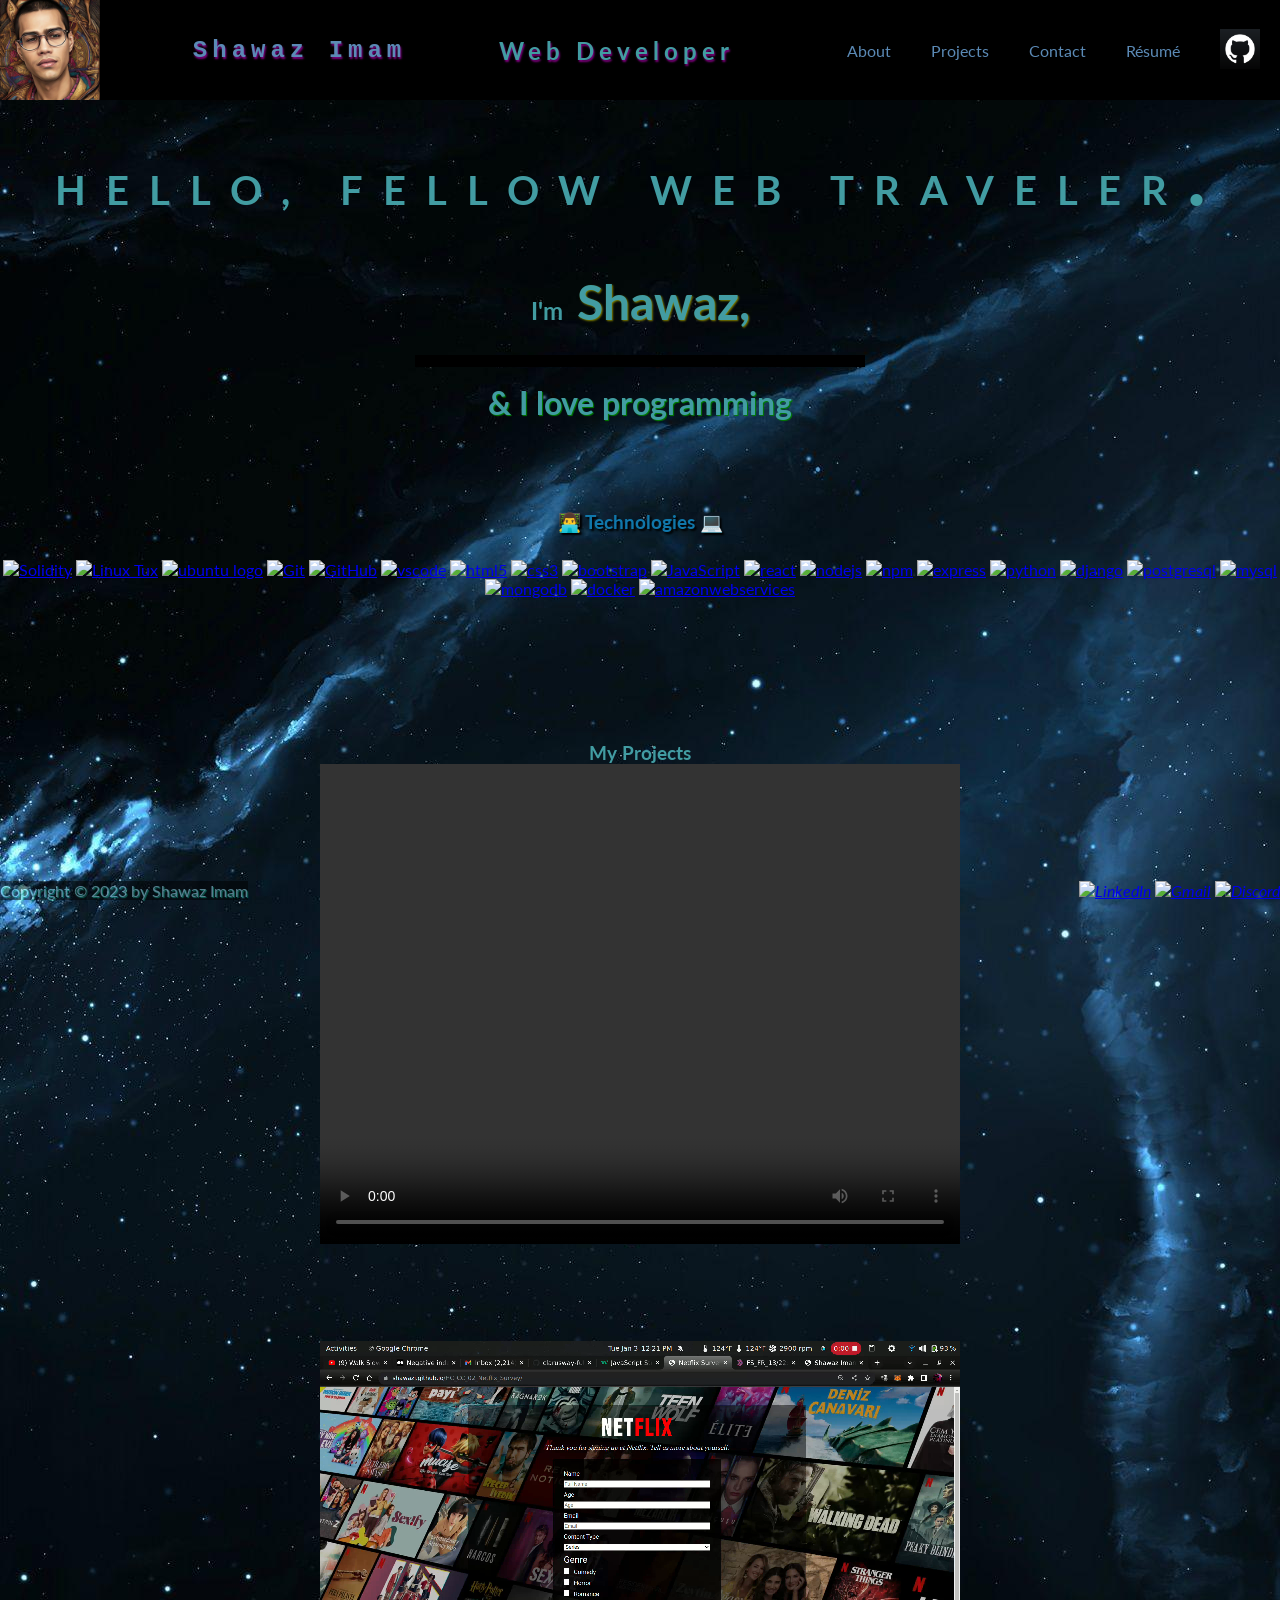
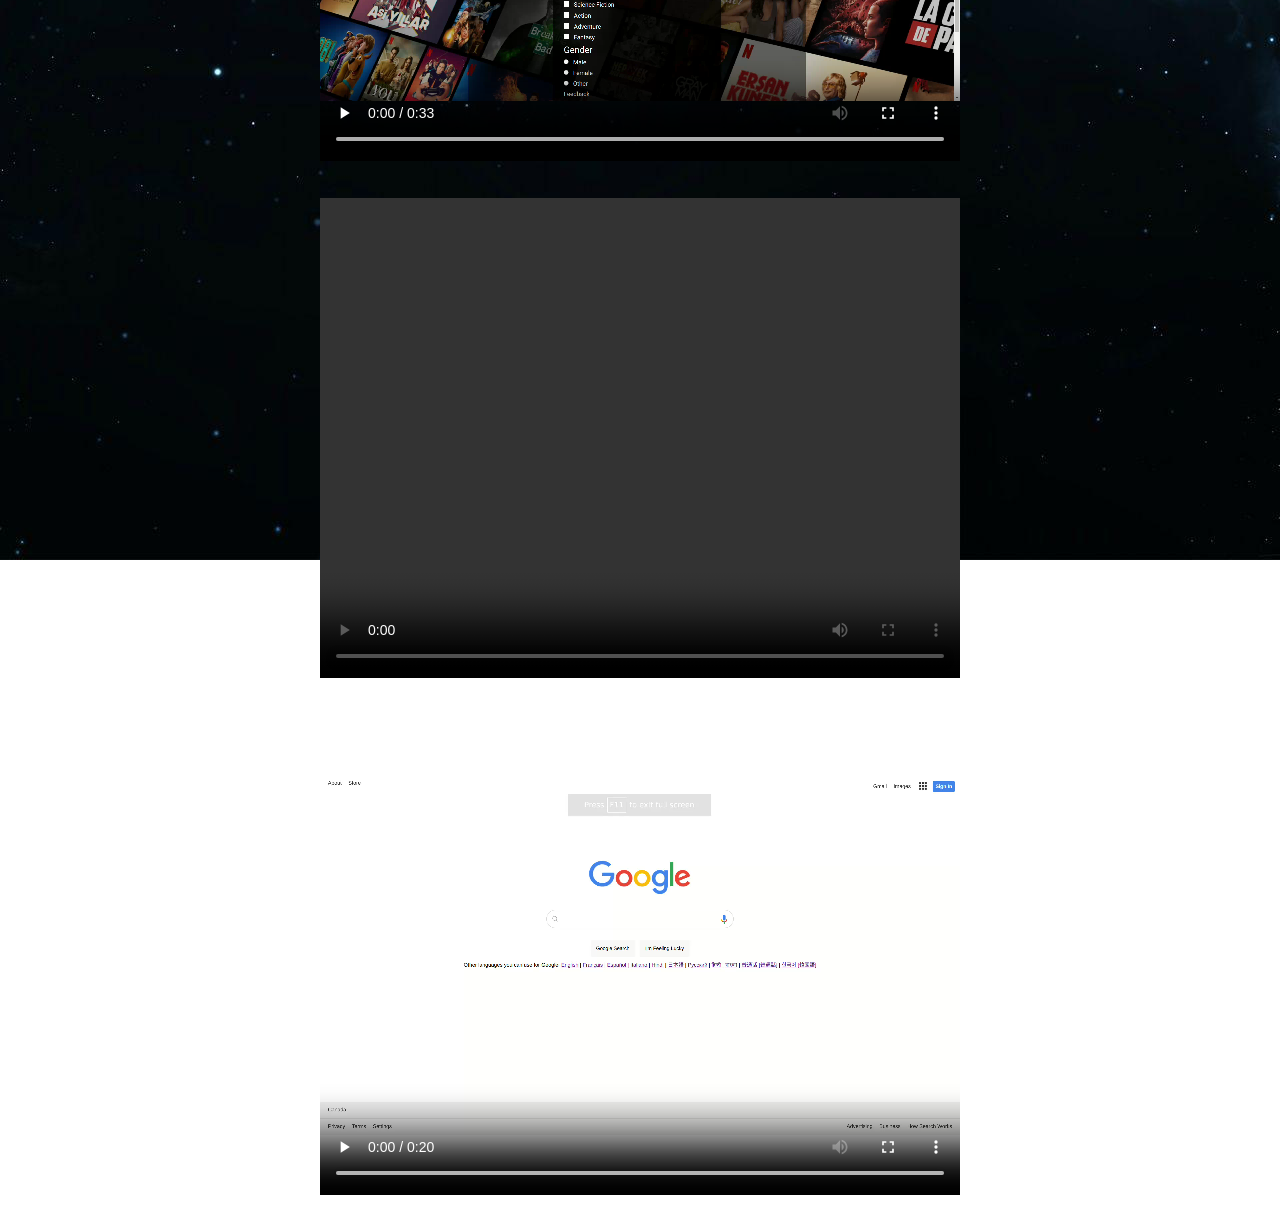
==== index.html @ 47cf2f56 "Update index.html testing paths for icons" ====
<!DOCTYPE html>
<html lang="en">
    <head>
        <meta charset="UTF-8">
        <meta http-equiv="X-UA-Compatible" content="IE=edge">
        <meta name="viewport" content="width=device-width, initial-scale=1.0">
        <title>The Old Portfolio</title>
        <link rel="stylesheet" href="./styles/main.css">
        <link rel="apple-touch-icon" sizes="180x180" href="./Images/apple-touch-icon.png">
        <link rel="icon" type="image/png" sizes="32x32" href="./Images/favicon-32x32.png">
        <link rel="icon" type="image/png" sizes="16x16" href="./Images/favicon-16x16.png">
        <link rel="manifest" href="./Images/site.webmanifest">
        <meta name="msapplication-TileColor" content="#da532c">
        <meta name="theme-color" content="#ffffff">
    </head>
    <body>
        <section class="cont-1">
            <header class="box-1">
                <img src="./Images/fake.jpg" alt="Processed" height="100px"
                    width="100px">
                <div class="name">
                    <h1>Shawaz Imam</h1>
                </div>
                <h2>Web Developer</h2>
                <nav class="topnav">
                    <a class="zoom" href="#about">About</a>
                    <a class="zoom" href="#projects">Projects</a>
                    <a class="zoom" href="mailto:shawazisonfire@gmail.com"
                        alt="The contact
                        buttons are at the
                        bottom right corner of the page.">Contact</a>
                    <a class="zoom" href="./Images/Resume_Shawaz.pdf"
                        target="_blank"> Résumé</a>
                    <a class="zoom" href="https://www.github.com/shawazi"
                        target="_blank"><img
                            src="./Images/github.png" height="40px" width="40px"
                            alt="Shawaz's GitHub Profile"></a>
                </nav>
            </header>
        </section>
        <section class="cont-2" id="about">
            <h1 id="obnoxious">HELLO, FELLOW WEB TRAVELER<span id="period">.</span></h1>
            <h2 id="leftmore">I'm <span>Shawaz,</span></h2>
            <hr>
            <h2 id="rightmore">& I love programming</h2>
            <main class="box-2">
                <h3> 👨‍💻 Technologies 💻 </h3>
                <p>
                    <a href="https://solidity.readthedocs.io/" target="_blank"><img
                            src="https://cdn.jsdelivr.net/gh/devicons/devicon/icons/solidity/solidity-original.svg"
                            alt="Solidity" height="30" width="42"
                            alt="Solidity"/></a>
                    <a href="https://www.linux.org/" target="_blank"><img
                            src="https://cdn.jsdelivr.net/gh/devicons/devicon/icons/linux/linux-original.svg"
                            height="30" width="42" alt="Linux Tux" /></a>
                    <a href="https://www.ubuntu.com/" target="_blank"><img
                            src="https://cdn.jsdelivr.net/gh/devicons/devicon/icons/ubuntu/ubuntu-plain.svg"
                            height="30" width="42" alt="ubuntu logo" /></a>
                    <a href="https://git-scm.com/" target="_blank"><img
                            src="https://cdn.jsdelivr.net/gh/devicons/devicon/icons/git/git-original.svg"
                            height="30" width="42" alt="Git" /></a>
                    <a href="https://github.com/" target="_blank"><img
                            src="https://cdn.jsdelivr.net/gh/devicons/devicon/icons/github/github-original.svg"
                            height="30" width="42" alt="GitHub" /></a>
                    <a href="https://code.visualstudio.com/" target="_blank"><img
                            src="https://cdn.jsdelivr.net/gh/devicons/devicon/icons/vscode/vscode-original.svg"
                            height="30" width="42" alt="vscode" /></a>
                    <a
                        href="https://developer.mozilla.org/en-US/docs/Web/Guide/HTML/HTML5"
                        target="_blank"><img
                            src="https://cdn.jsdelivr.net/gh/devicons/devicon/icons/html5/html5-original.svg"
                            height="30" width="42" alt="html5" /></a>
                    <a
                        href="https://developer.mozilla.org/en-US/docs/Web/CSS/CSS3"
                        target="_blank"><img
                            src="https://cdn.jsdelivr.net/gh/devicons/devicon/icons/css3/css3-original.svg"
                            height="30" width="42" alt="css3" /></a>
                    <a href="https://getbootstrap.com/" target="_blank"><img
                            src="https://cdn.jsdelivr.net/gh/devicons/devicon/icons/bootstrap/bootstrap-original.svg"
                            height="30" width="42" alt="bootstrap" /></a>
                    <a
                        href="https://developer.mozilla.org/en-US/docs/Web/JavaScript"
                        target="_blank"><img
                            src="https://cdn.jsdelivr.net/gh/devicons/devicon/icons/javascript/javascript-original.svg"
                            height="30" width="42" alt="JavaScript" /></a>
                    <a href="https://reactjs.org/" target="_blank"><img
                            src="https://cdn.jsdelivr.net/gh/devicons/devicon/icons/react/react-original.svg"
                            height="30" width="42" alt="react" /></a>
                    <a href="https://nodejs.org/" target="_blank"><img
                            src="https://cdn.jsdelivr.net/gh/devicons/devicon/icons/nodejs/nodejs-original.svg"
                            height="30" width="42" alt="nodejs" /></a>
                    <a href="https://www.npmjs.com/" target="_blank"><img
                            src="https://cdn.jsdelivr.net/gh/devicons/devicon/icons/npm/npm-original-wordmark.svg"
                            height="30" width="42" alt="npm" /></a>
                    <a href="https://expressjs.com/" target="_blank"><img
                            src="https://cdn.jsdelivr.net/gh/devicons/devicon/icons/express/express-original.svg"
                            height="30" width="42" alt="express" /></a>
                    <a href="https://www.python.org/" target="_blank"><img
                            src="https://cdn.jsdelivr.net/gh/devicons/devicon/icons/python/python-original.svg"
                            height="30" width="42" alt="python" /></a>
                    <a href="https://www.djangoproject.com/" target="_blank"><img
                            src="https://cdn.jsdelivr.net/gh/devicons/devicon/icons/django/django-plain.svg"
                            height="30" width="42" alt="django" /></a>
                    <a href="https://www.postgresql.org/" target="_blank"><img
                            src="https://cdn.jsdelivr.net/gh/devicons/devicon/icons/postgresql/postgresql-original.svg"
                            height="30" width="42" alt="postgresql" /></a>
                    <a href="https://www.mysql.com/" target="_blank"><img
                            src="https://cdn.jsdelivr.net/gh/devicons/devicon/icons/mysql/mysql-original.svg"
                            height="30" width="42" alt="mysql" /></a>
                    <a href="https://www.mongodb.com/" target="_blank"><img
                            src="https://cdn.jsdelivr.net/gh/devicons/devicon/icons/mongodb/mongodb-original.svg"
                            height="30" width="42" alt="mongodb" /></a>
                    <a href="https://www.docker.com/" target="_blank"><img
                            src="https://cdn.jsdelivr.net/gh/devicons/devicon/icons/docker/docker-original.svg"
                            height="30" width="42" alt="docker" /></a>
                    <a href="https://aws.amazon.com/" target="_blank"><img
                            src="https://cdn.jsdelivr.net/gh/devicons/devicon/icons/amazonwebservices/amazonwebservices-original.svg"
                            height="30" width="42" alt="amazonwebservices" /></a>
                </p>
            </main>
        </section>
        <section class="cont-3" id="projects">
            <h3>My Projects</h3>
            <main class="box-3">
                <p>
                    <ul>
                        <li><a href="https://shawazi.github.io/kaiju/"
                                target="_blank"><video width="640" height="480"
                                    controls>
                                    <source src="./Images/Kaiju.webm"
                                        type="video/webm">
                                    Your browser does not support the video tag.
                                </video></a></li>
                        <li><a
                                href="https://shawazi.github.io/HC_CC_02_Netflix_Survey/index.html"
                                target="_blank"><video width="640" height="480"
                                    controls>
                                    <source src="./Images/Netflix.webm"
                                        type="video/webm">
                                    Your browser does not support the video tag.
                                </video></a></li>
                        <li><a
                                href="https://shawazi.github.io/HC_CC_04_Parallax/"
                                target="_blank"><video width="640" height="480"
                                    controls>
                                    <source src="./Images/Parallax.webm"
                                        type="video/webm">
                                    Your browser does not support the video tag.
                                </video></a></li>
                        <li><a href="https://shawazi.github.io/HC_CC_03_Google/"
                                target="_blank"><video width="640" height="480"
                                    controls>
                                    <source src="./Images/Google.webm"
                                        type="video/webm">
                                    Your browser does not support the video tag.
                                </video></a></li>
                    </ul>
                </p>
            </main>
        </section>
        <section class="cont-4" id="contact">
            <section class="footer-cont">
                <footer class="footer">
                    Copyright &copy; 2023 by Shawaz Imam
                </footer>
            </section>
            <div class="address-cont">
                <address class="box-4">
                    <a href="https://www.linkedin.com/in/shawazai/"
                        target="_blank"><img
                            alt="LinkedIn"
                            src="https://img.shields.io/badge/linkedin-%230077B5.svg?&style=for-the-badge&logo=linkedin&logoColor=white"
                            height="25px" /></a>
                    <a href="mailto:shawazisonfire@gmail.com" target="_blank"><img
                            alt="Gmail"
                            src="https://img.shields.io/badge/-Gmail-D14836?style=for-the-badge&logo=Gmail&logoColor=white"
                            height="25px" /></a>
                    <a href="https://discord.com/users/623026537586753567"
                        target="_blank"><img alt="Discord"
                            src="https://img.shields.io/static/v1?message=Discord&logo=discord&label=&color=7289DA&logoColor=white&labelColor=&style=for-the-badge"
                            height="25px" alt="discord logo" /></a>
                </address>
            </div>
        </section>
    </body>
</html>
---- styles/main.css ----
/* Font */
@import url("https://fonts.googleapis.com/css2?family=Lato&display=swap");

* {
  margin: 0;
  padding: 0;
}

html {
  scroll-padding-top: 100px;
}

body {
  background: url("../Images/blue.jpg");
  background-repeat: no-repeat;
  background-attachment: fixed;
  min-height: 100%;
  min-width: 100%;
  height: 100vh;
  display: flex;
  flex-direction: column;
  color: rgb(66, 156, 162);
  overflow-x: hidden;
  font-family: "Lato", sans-serif;
}

img {
  max-width:100%;
  height:auto;
}

header {
  display: flex;
  flex-direction: row;
  justify-content: space-around;
  height: 100px;
}

header h1, header h2 {
  letter-spacing: 5px;
  font-weight: bolder;
  text-shadow: 1px 2px 2px purple;
}

header a {
  text-decoration: none;
  color: rgb(91, 138, 182);
}

.zoom {
  /* background-color: green; */
  text-decoration: none;
  transition: transform .2s; /* Animation */
  margin: 20px;

  cursor: pointer;
}

.zoom:hover {
  transform: scale(1.2); /* (150% zoom - Note: if the zoom is too large, it will go outside of the viewport) */
}

.topnav {
  display: flex;
  justify-content: space-between;
  align-items: center;
  /* margin-top: 8%;
  margin-left: 10%; */
  
  /* word-spacing: .2rem */
}

/* .topnav a {
  display: inline-block;
  margin-right: -80px;
  
} */

.box-1 {
  background-color: black;
  align-items: center;
  justify-content: space-between;
  display: flex;
  width: 100%;
}

.cont-1 {
  /* position: sticky; */
  /* top: 0; */
  display: flex;
  align-items: center;
  justify-content: space-between;
  width: 100%;
}

.cont-2 {
  text-align: center;
  padding-top: 2%;
  padding-bottom: 10%;
}

#leftmore {
  padding-bottom: 2%;
  /* padding-right: 18%; */
}

#period {
  font-size: 200%;
}

.cont-2 h2 span {
  text-shadow: 1px 1px 2px olive;
  font-size: 3rem;
  padding-left: .5rem;
}

#obnoxious {
  letter-spacing: .5em;
  font-size: 250%;
}

.cont-2 h1 {
  padding-bottom: 4%;
}

hr {
  width: 35%;
  height: 2%;
  background: black;
  border: 1px solid black;
  margin: auto;
  
}

#rightmore {
  text-shadow: 1px 1px 1px green;
  font-size: 2rem;
  /* padding-left: 15rem; */
  padding-top: 1rem;

}

/* .box-1 {
  flex: 2;
  order: 2;
} */

.name {
  font-family: "Courier New", Courier, monospace;
  color: rgb(91, 138, 182);
}

main h3 {
  color: rgb(16, 119, 170);
  text-shadow: 2px 2px 2px black;
}

main ul li {
  display: inline-block;
}

.box-2 {
  flex: 2;
  order: 2;
  padding-top: 7%;
}

.box-2 h3 {
  padding-bottom: 2%;
}

.cont-3 {
  text-align: center;
  padding-top: 2%;
}

.box-3 {  
  display: flex;
  flex-direction: column;
  justify-content: space-around;
  flex: 2;
  order: 2;
  text-align: center;
}

main p ul li {
  margin: 20px 0;
}

video {
  margin: 0 20px;
  padding-bottom: 5%;
}

main.box-3 p ul li a {
  display: flex !important;
  align-items: center !important;
  height: 480px important!; /* same as the height of the video */
}

.box-4 {
  flex: 2;
  order: 2;
}

.cont-4 {
  position: fixed;
  bottom: 0;
  display: flex;
  width: 100%;
  justify-content: space-between;
}

.footer-cont {
  display: flex;
  align-items: flex-end;
  justify-content: flex-start;
  color: rgb(165, 231, 251);
}

.footer {
  text-shadow: 1px 1px 1px rgb(14, 186, 146);
  background-color: black;
  opacity: 50%;
}

.address-cont {
  display: flex;
  align-items: flex-end;
  justify-content: flex-end;
}
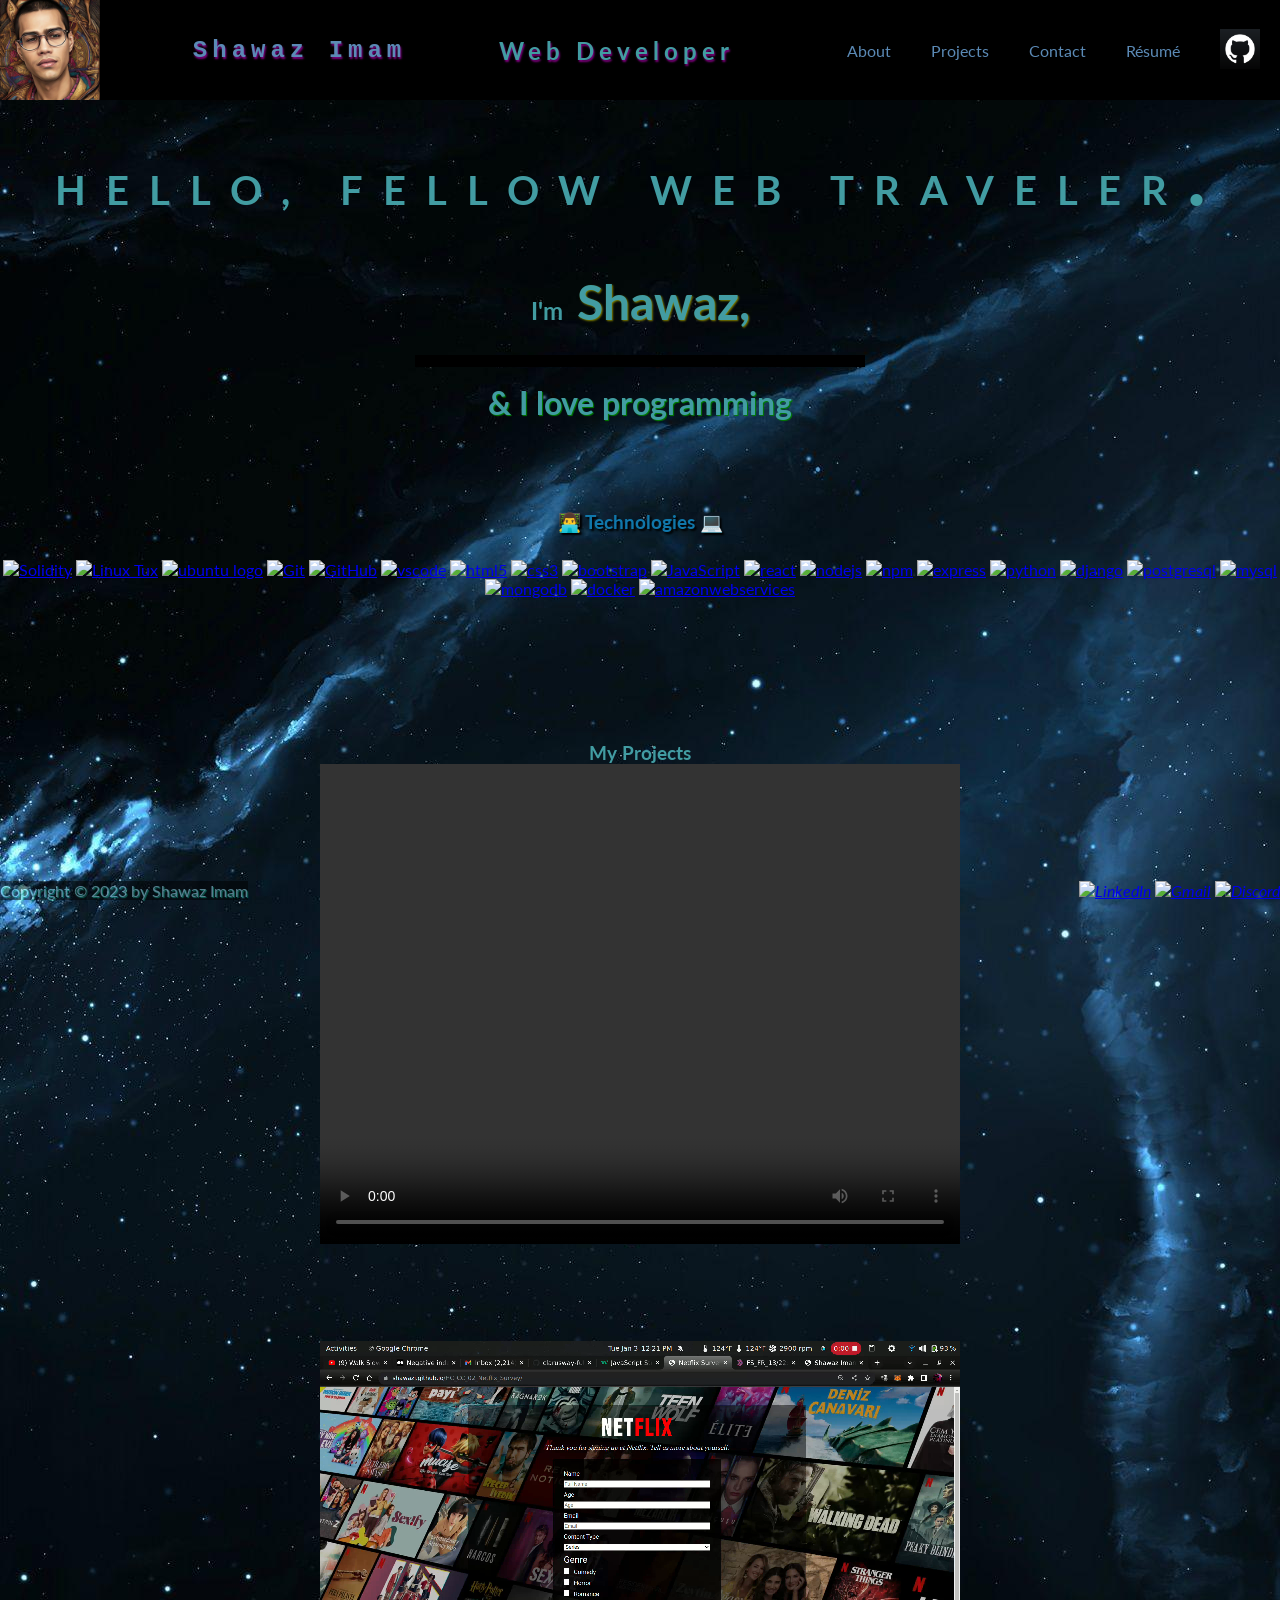
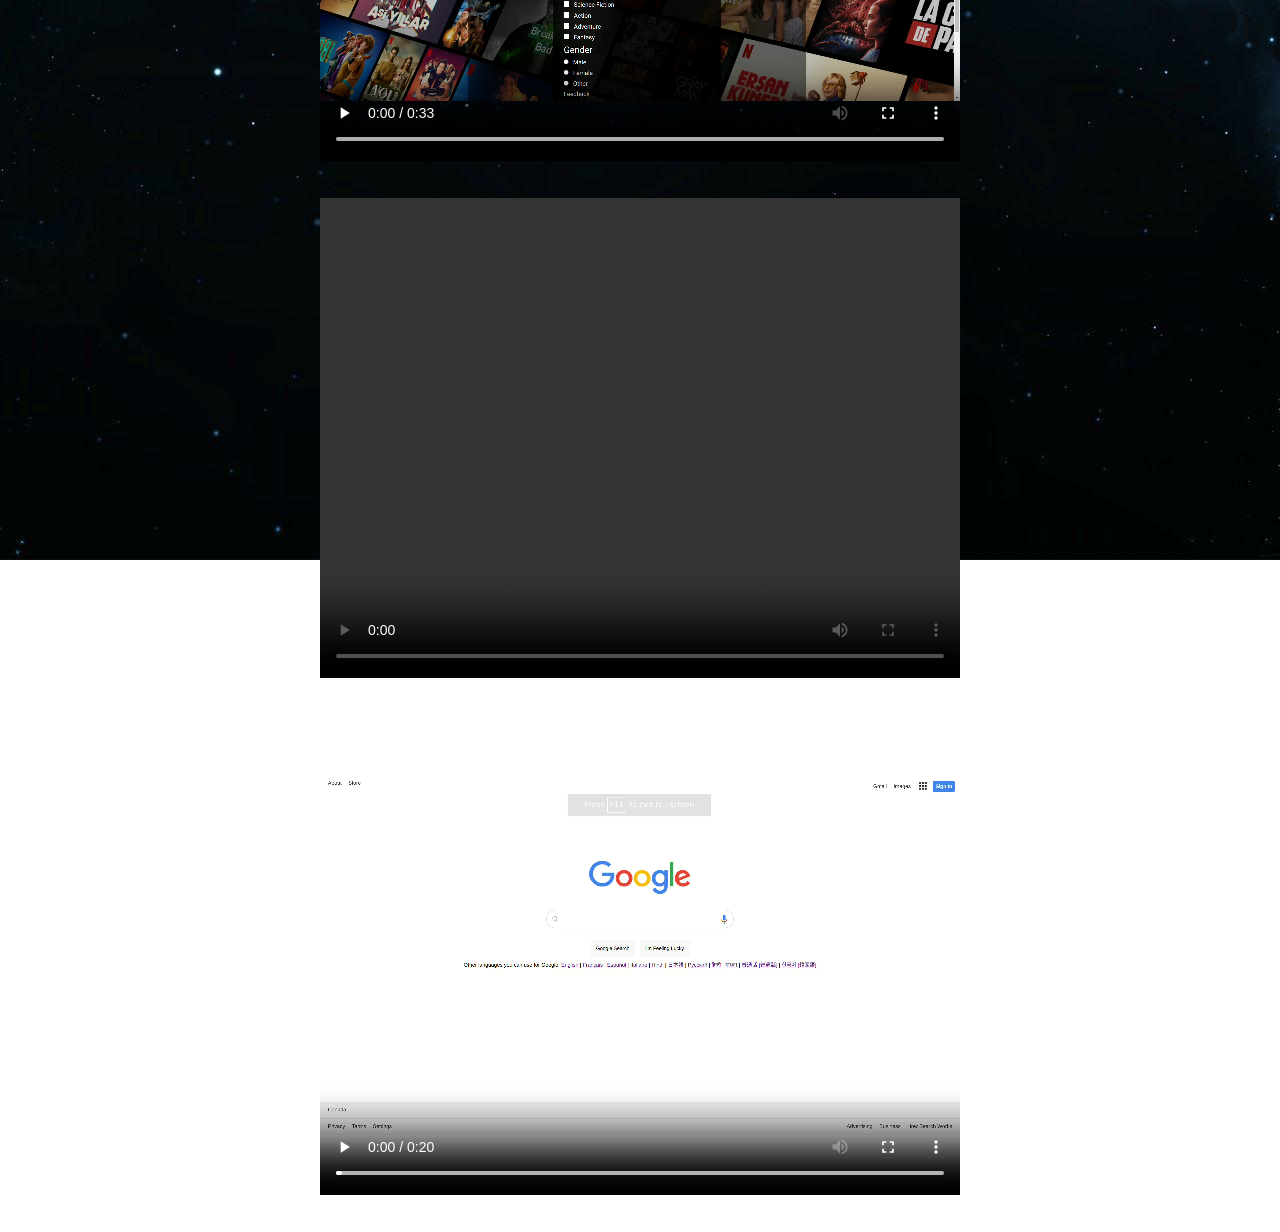
==== commit e1c1340c: "Update index.html" ====
--- a/index.html
+++ b/index.html
@@ -7,8 +7,8 @@
         <title>The Old Portfolio</title>
         <link rel="stylesheet" href="./styles/main.css">
         <link rel="apple-touch-icon" sizes="180x180" href="./Images/apple-touch-icon.png">
-        <link rel="icon" type="image/png" sizes="32x32" href="./Images/favicon-32x32.png">
-        <link rel="icon" type="image/png" sizes="16x16" href="./Images/favicon-16x16.png">
+        <link rel="icon" type="image/png" sizes="32x32" href="/favicon-32x32.png">
+        <link rel="icon" type="image/png" sizes="16x16" href="/favicon-16x16.png">
         <link rel="manifest" href="./Images/site.webmanifest">
         <meta name="msapplication-TileColor" content="#da532c">
         <meta name="theme-color" content="#ffffff">
@@ -29,7 +29,7 @@
                         alt="The contact
                         buttons are at the
                         bottom right corner of the page.">Contact</a>
-                    <a class="zoom" href="./Images/Resume_Shawaz.pdf"
+                    <a class="zoom" href="./Images/Shawaz_Resume.pdf"
                         target="_blank"> Résumé</a>
                     <a class="zoom" href="https://www.github.com/shawazi"
                         target="_blank"><img
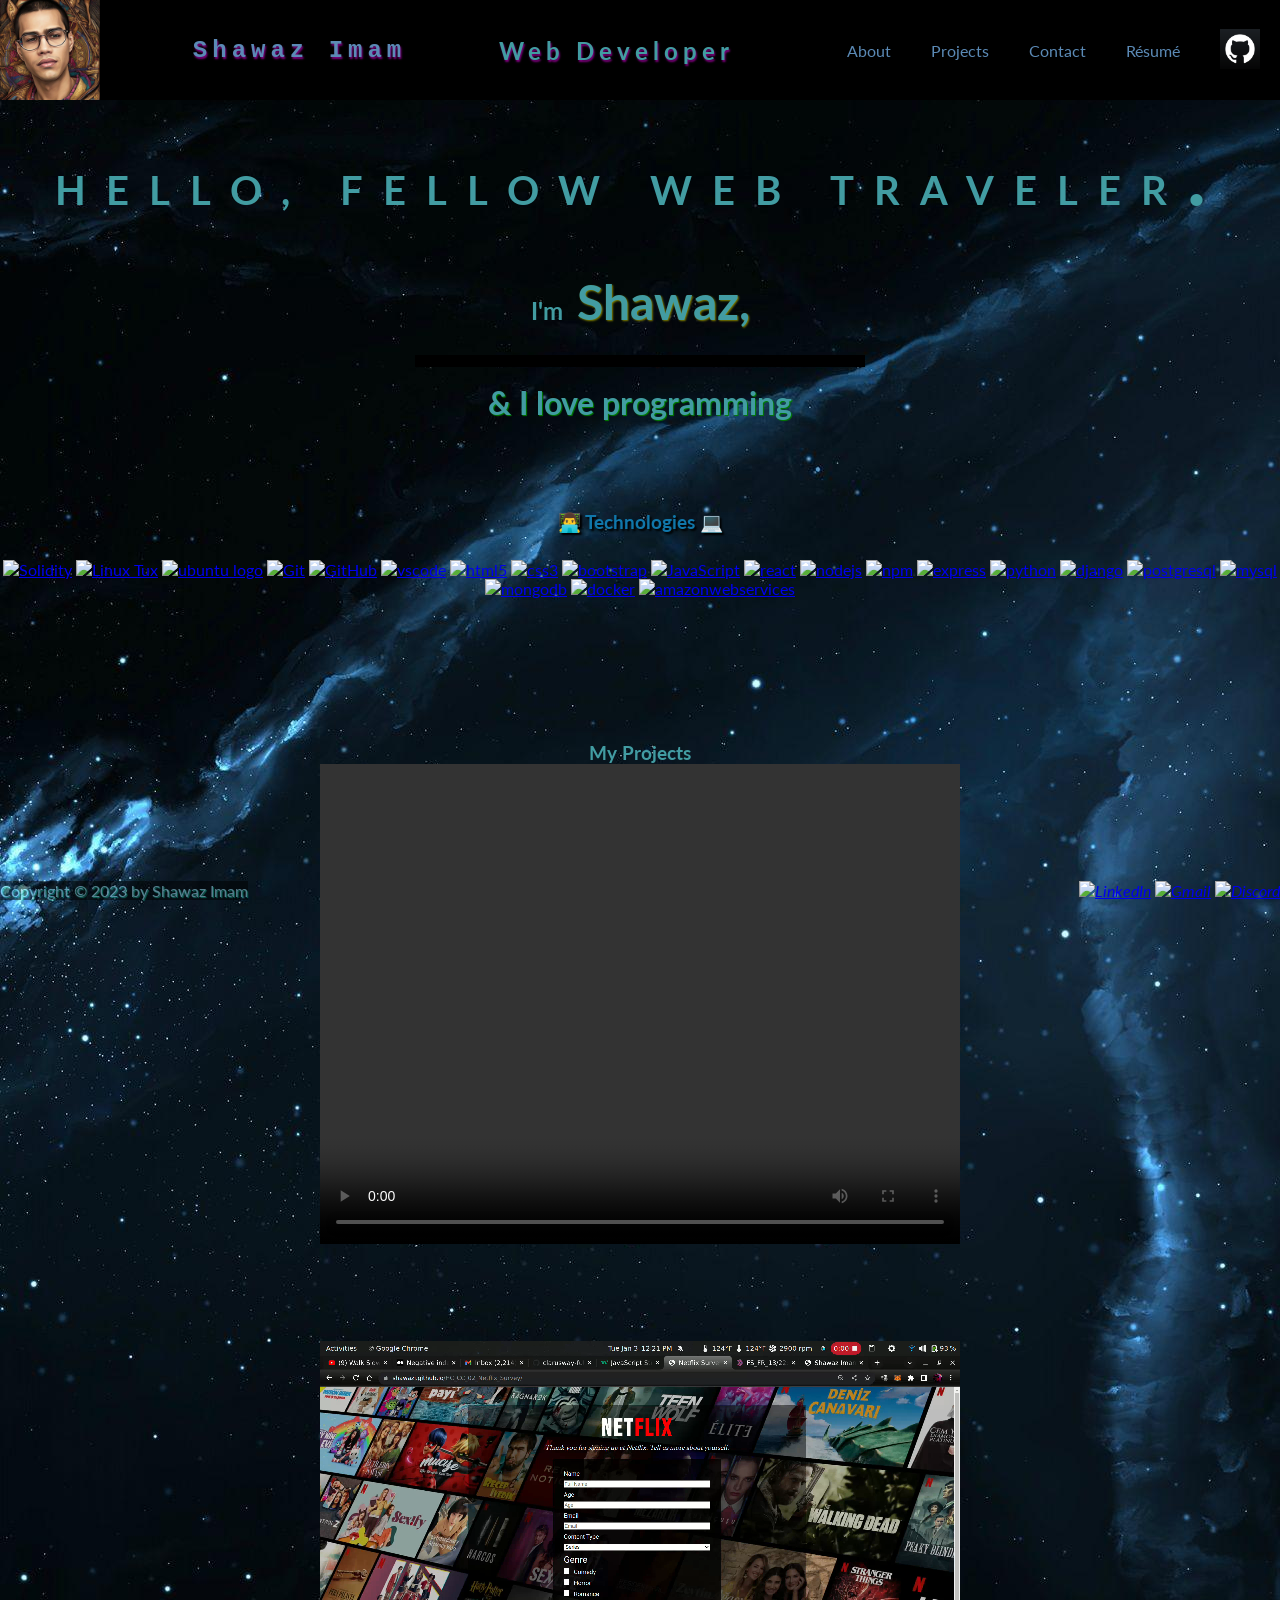
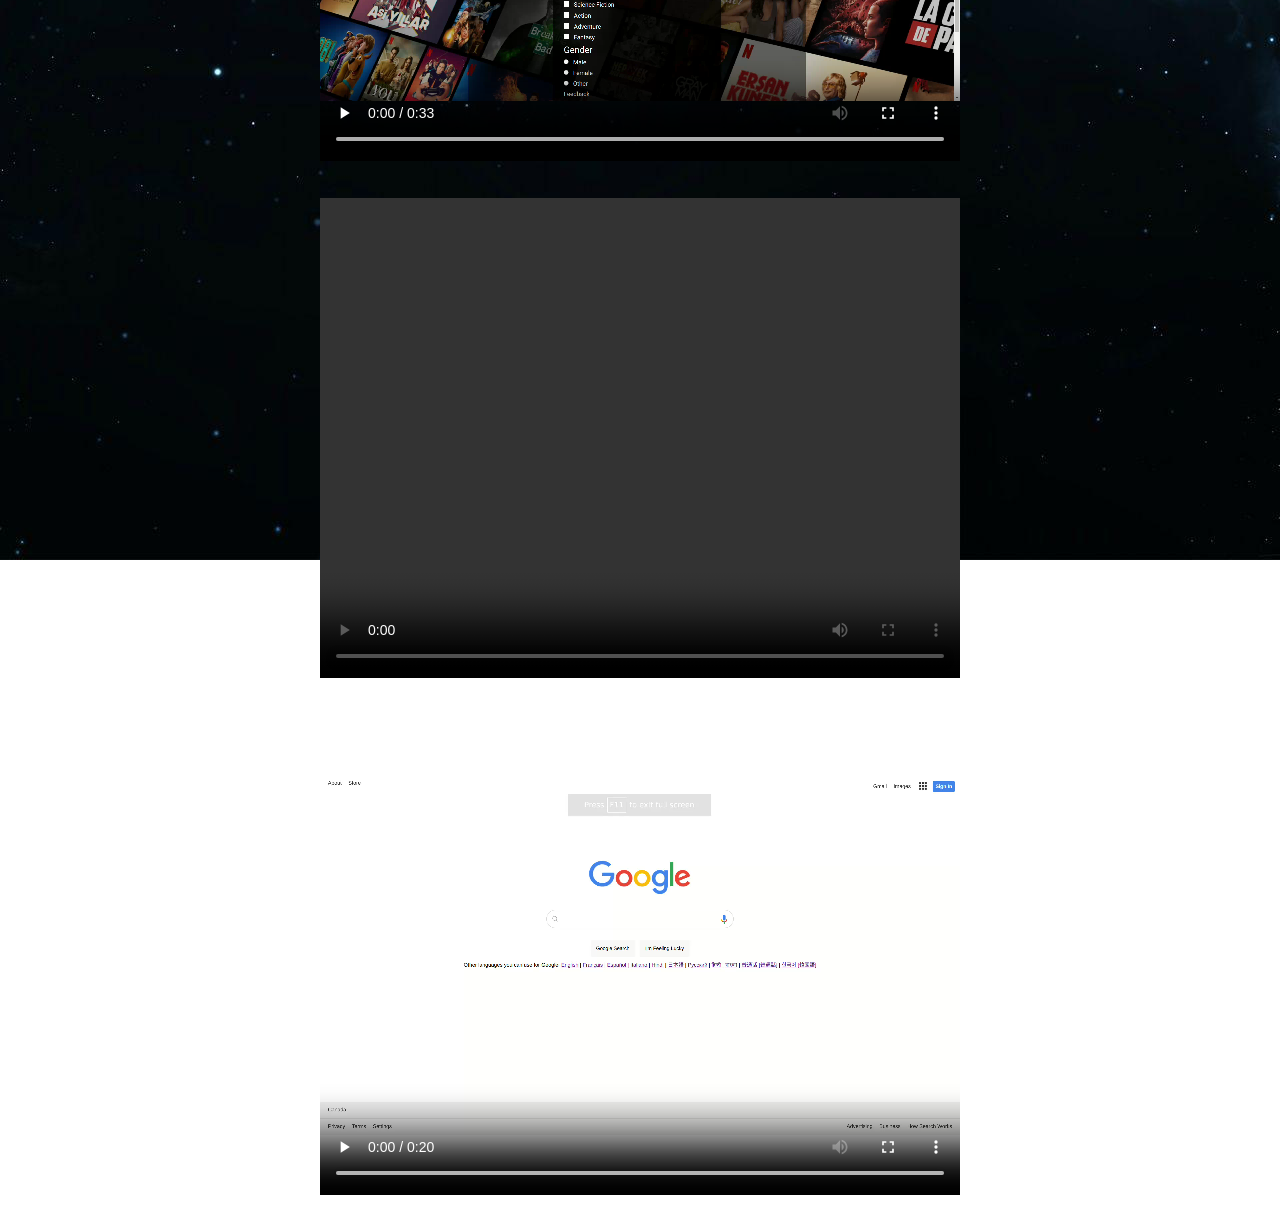
==== commit a35ad1e8: "Update index.html" ====
--- a/index.html
+++ b/index.html
@@ -132,7 +132,7 @@
                                     Your browser does not support the video tag.
                                 </video></a></li>
                         <li><a
-                                href="https://shawazi.github.io/HC_CC_02_Netflix_Survey/index.html"
+                                href="https://movies.shawaz.org"
                                 target="_blank"><video width="640" height="480"
                                     controls>
                                     <source src="./Images/Netflix.webm"
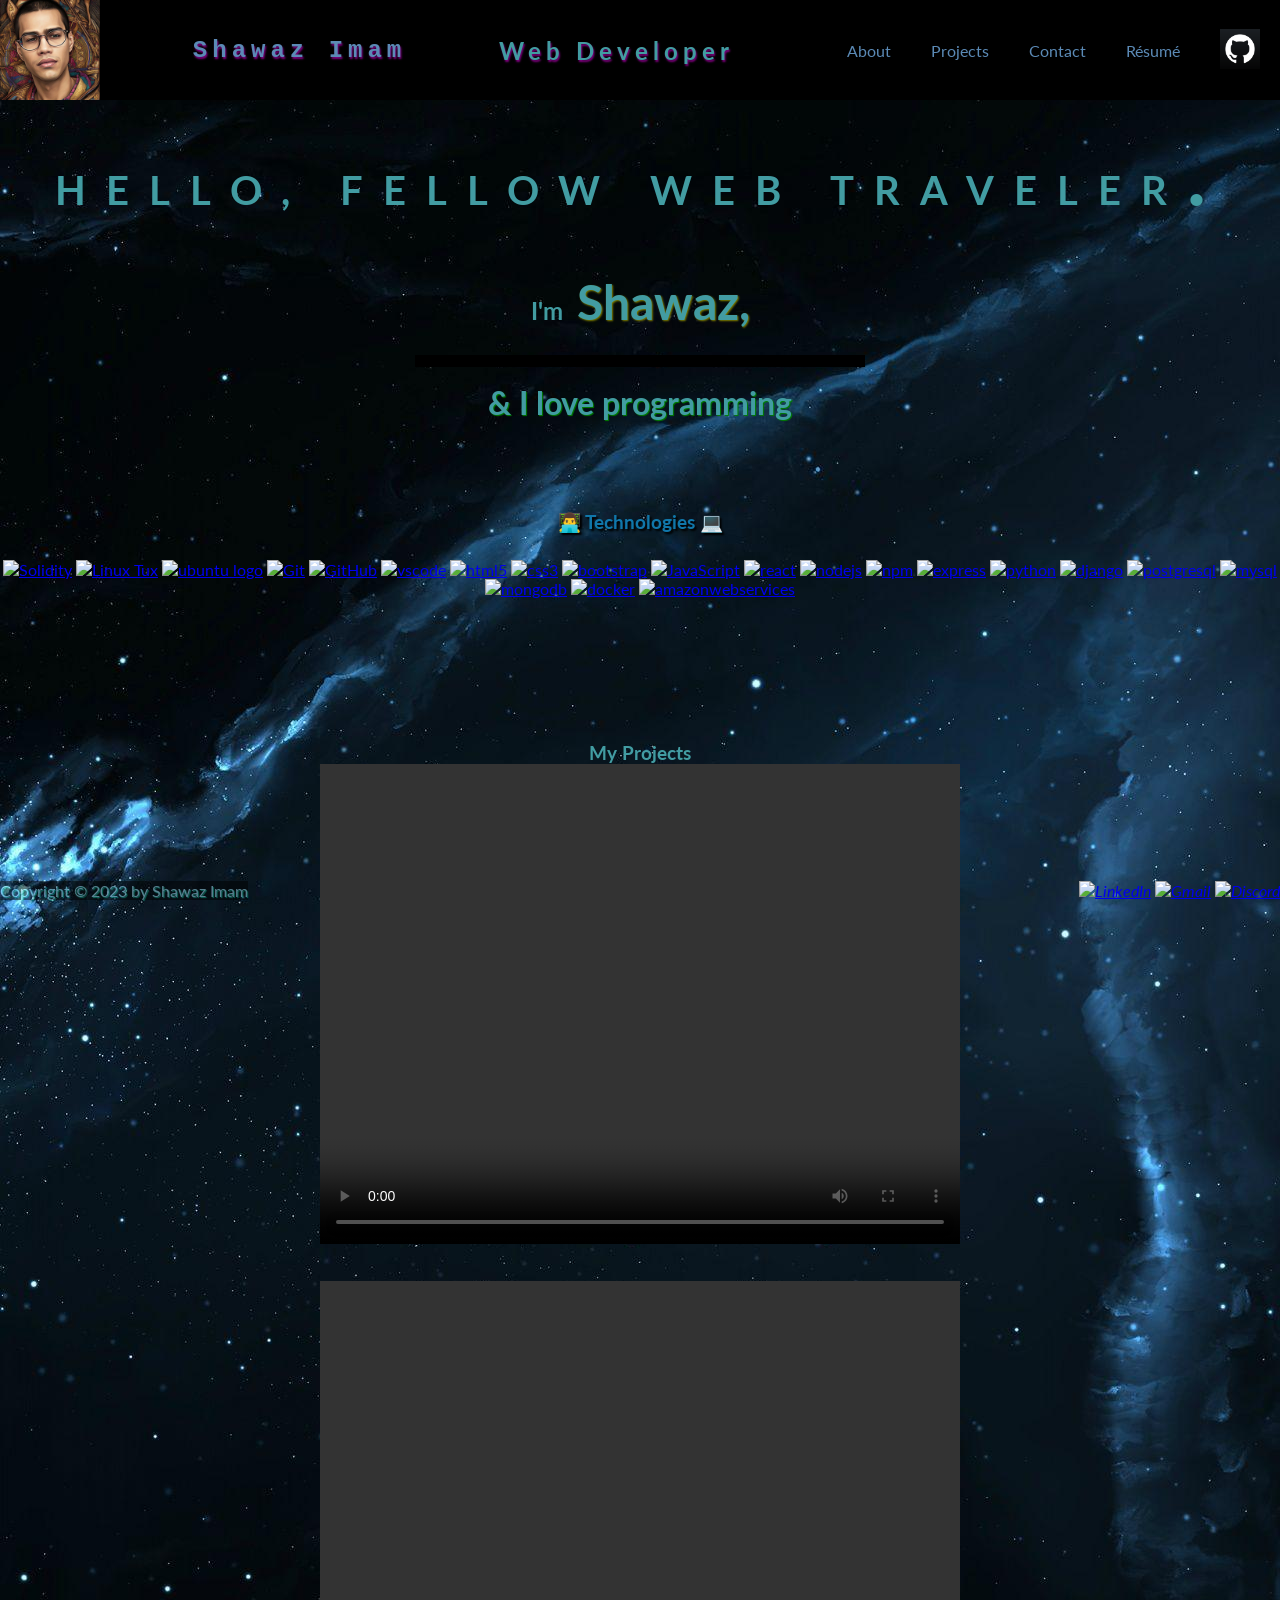
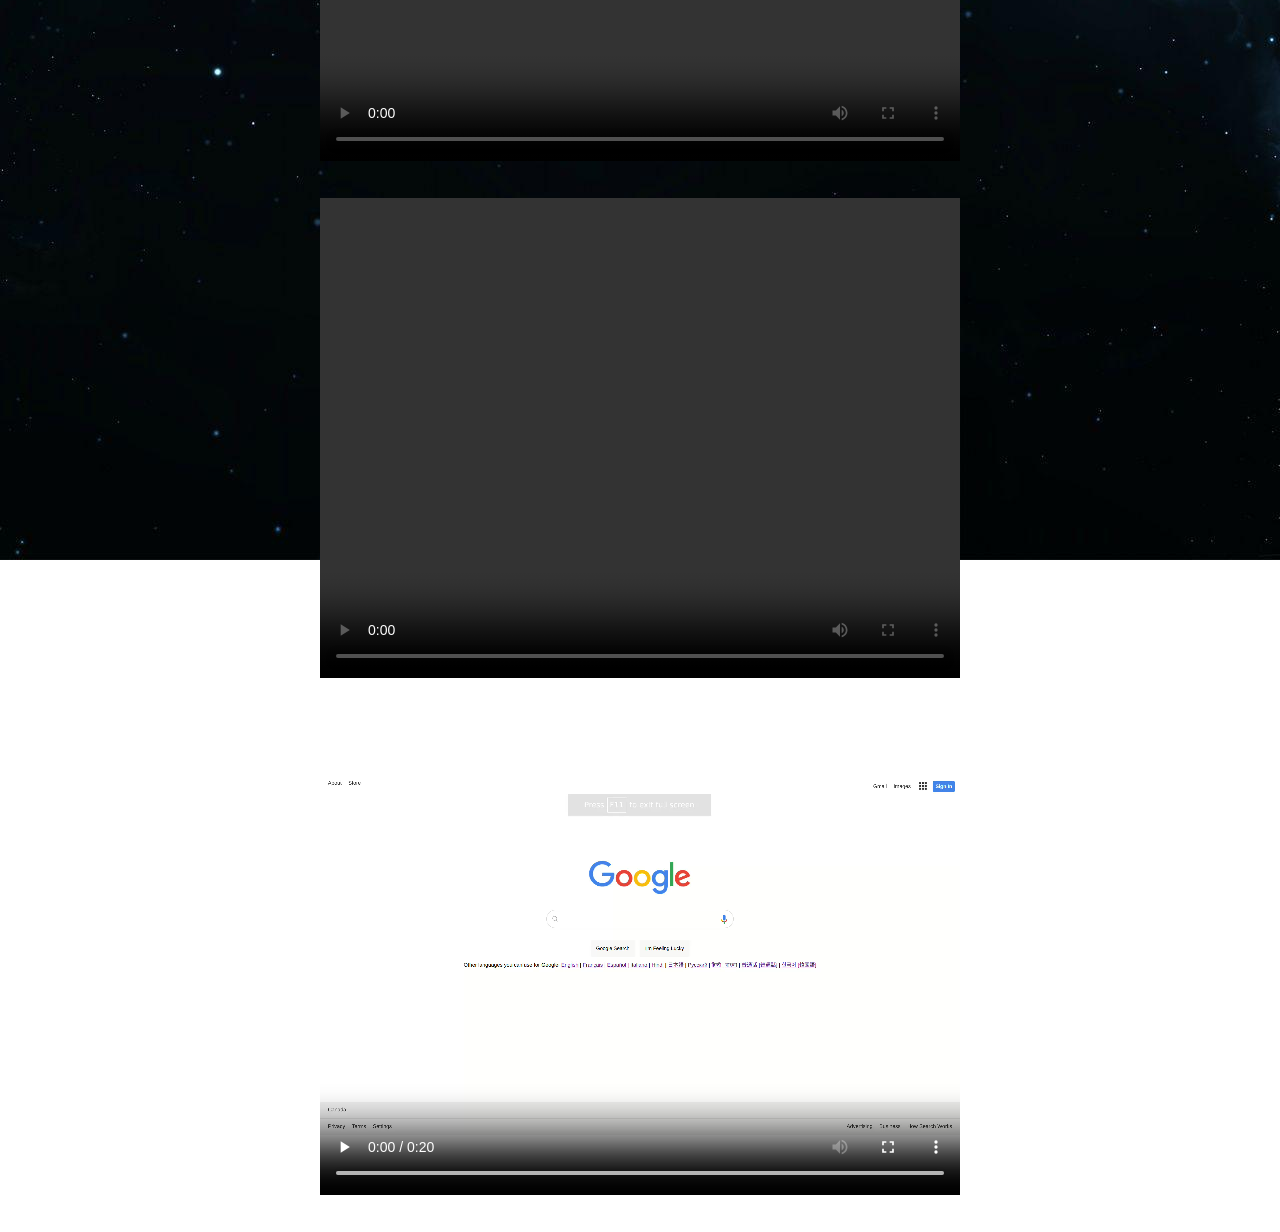
==== commit a8ab2a9a: "Update Movie app video link" ====
--- a/index.html
+++ b/index.html
@@ -135,7 +135,7 @@
                                 href="https://movies.shawaz.org"
                                 target="_blank"><video width="640" height="480"
                                     controls>
-                                    <source src="./Images/Netflix.webm"
+                                    <source src="./Images/Movies.webm"
                                         type="video/webm">
                                     Your browser does not support the video tag.
                                 </video></a></li>
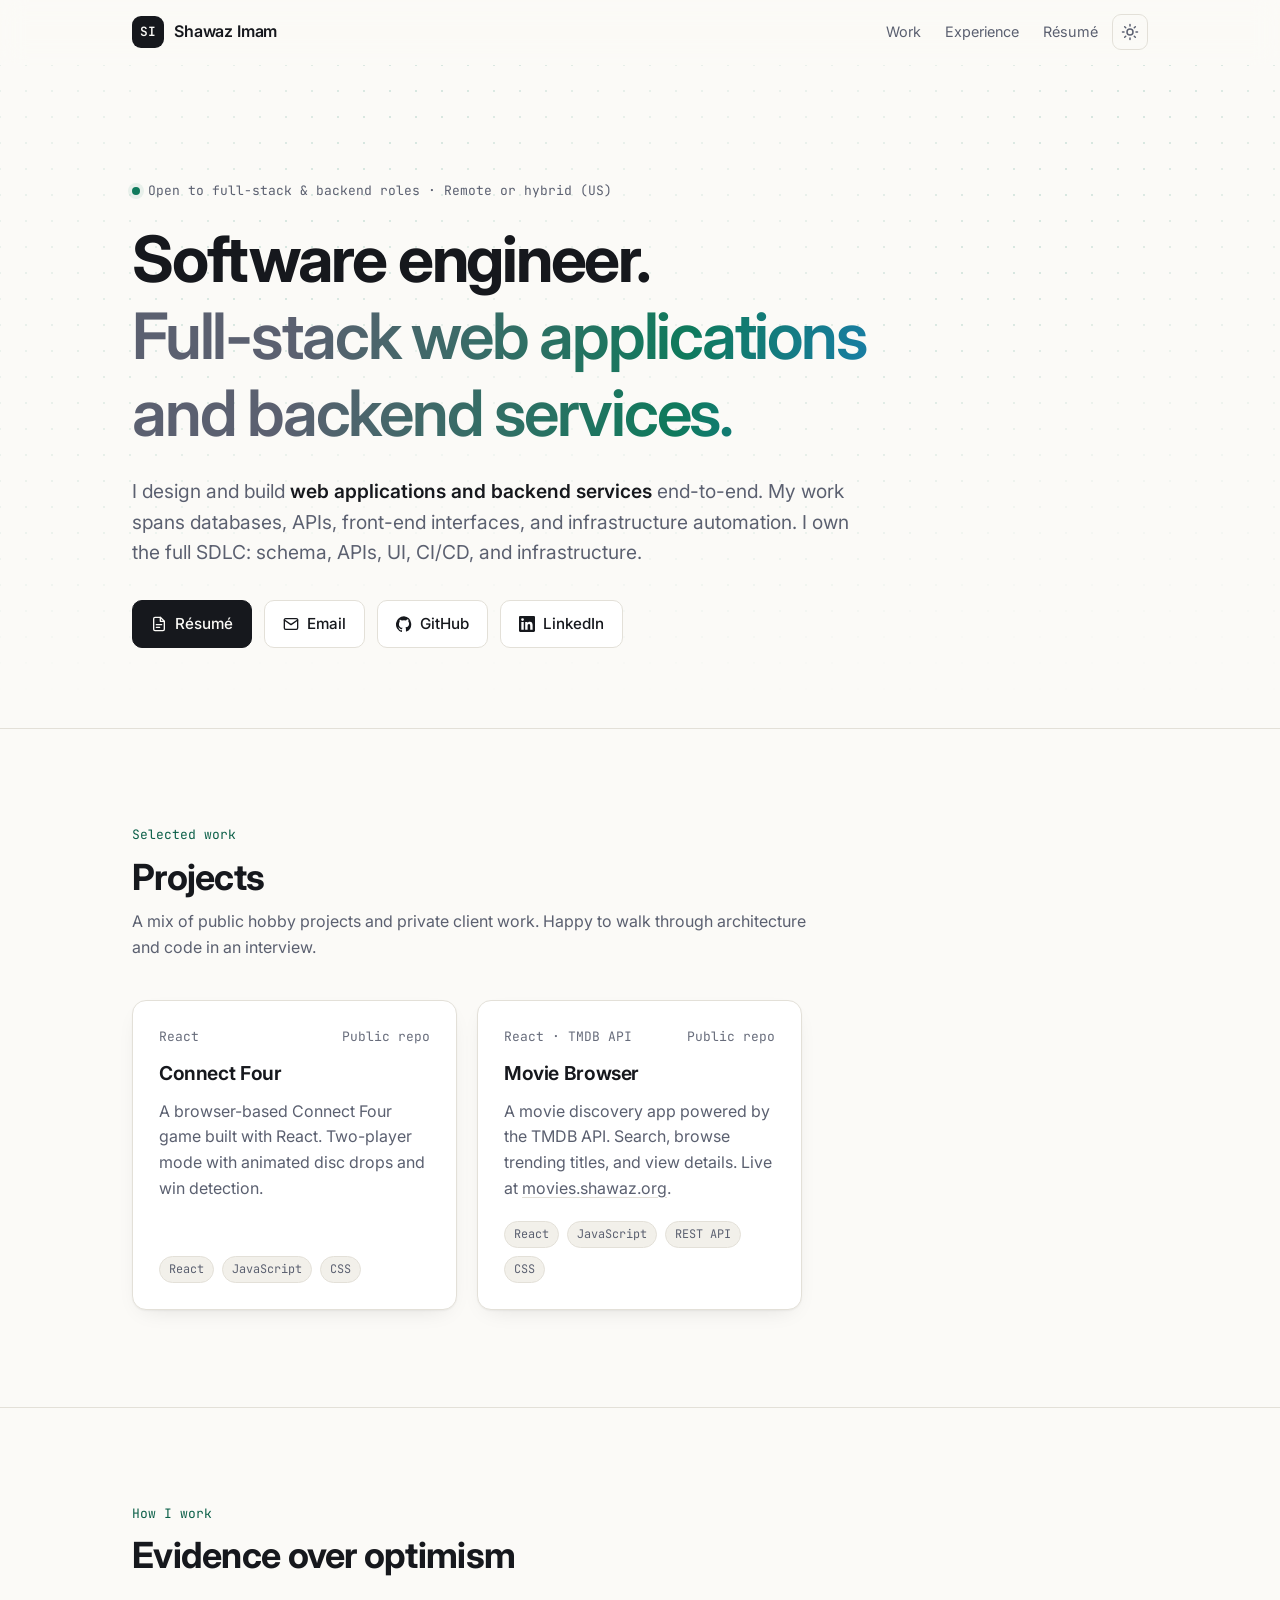
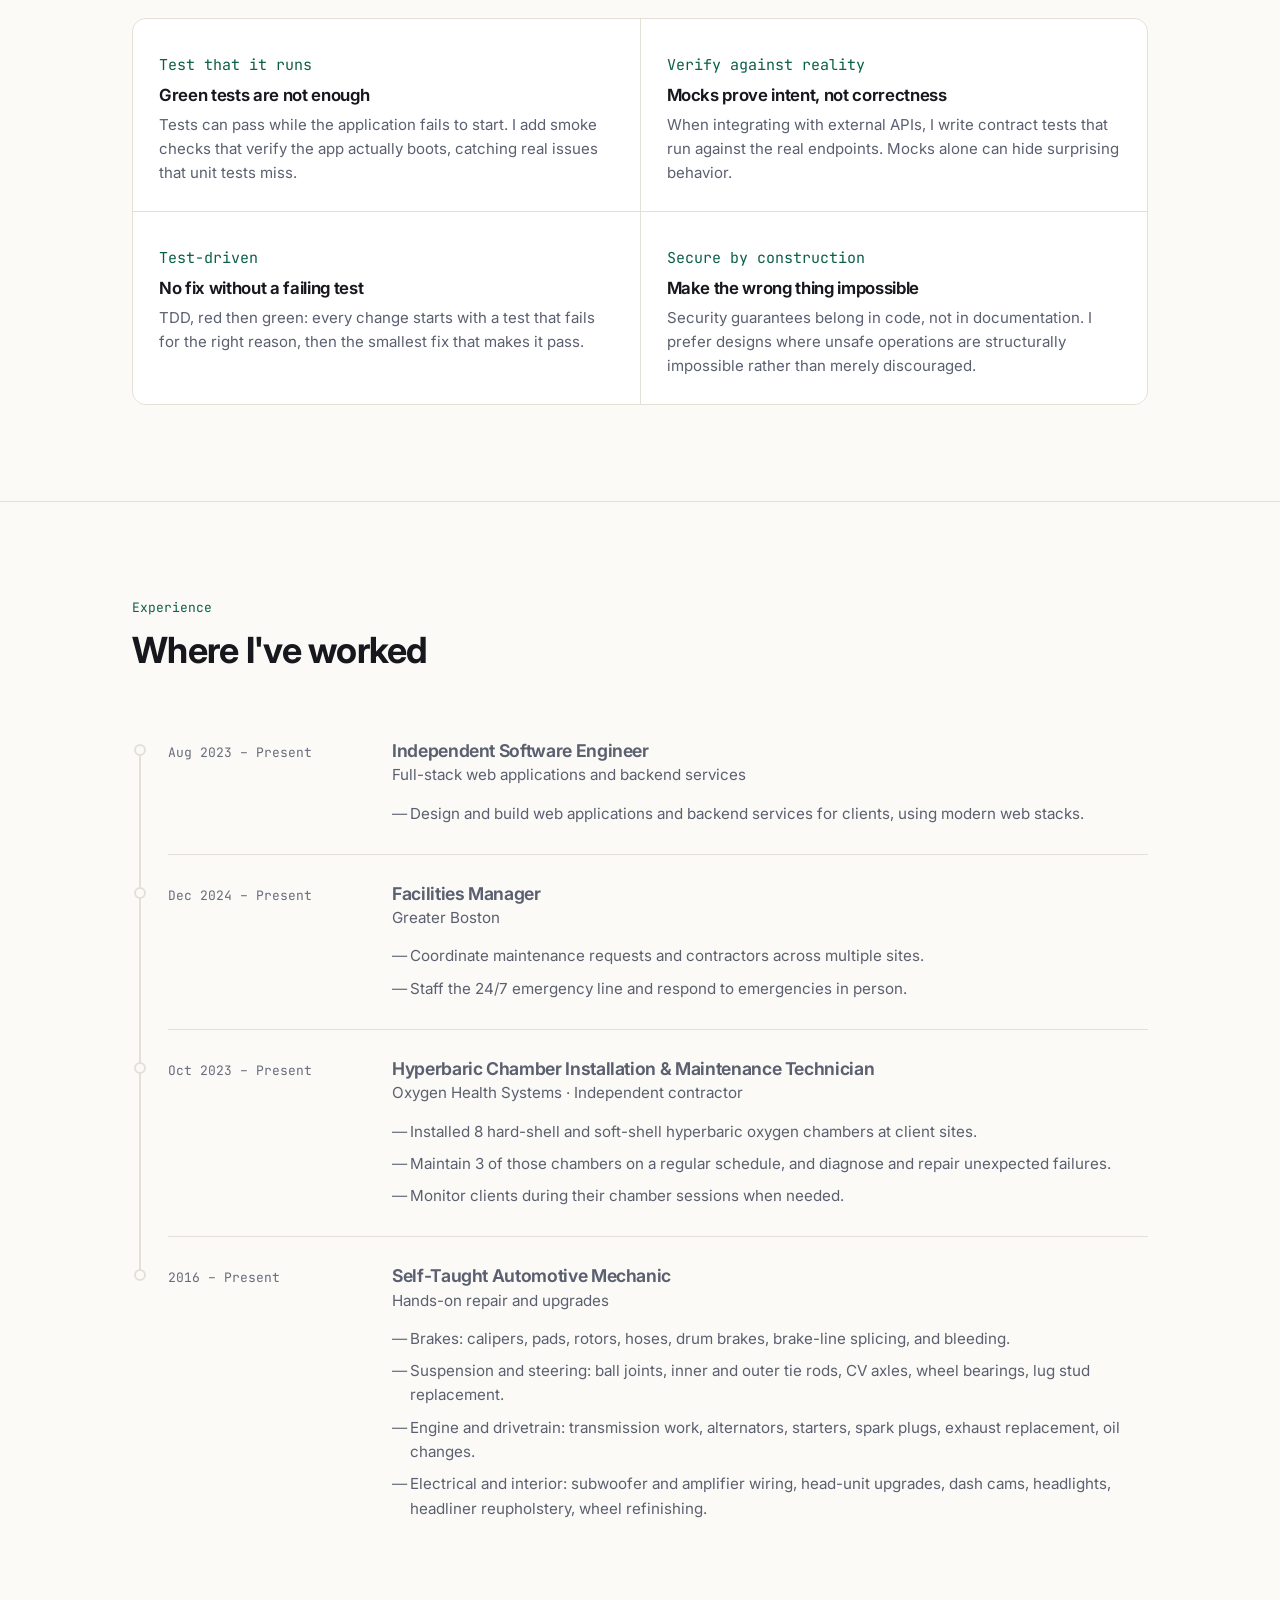
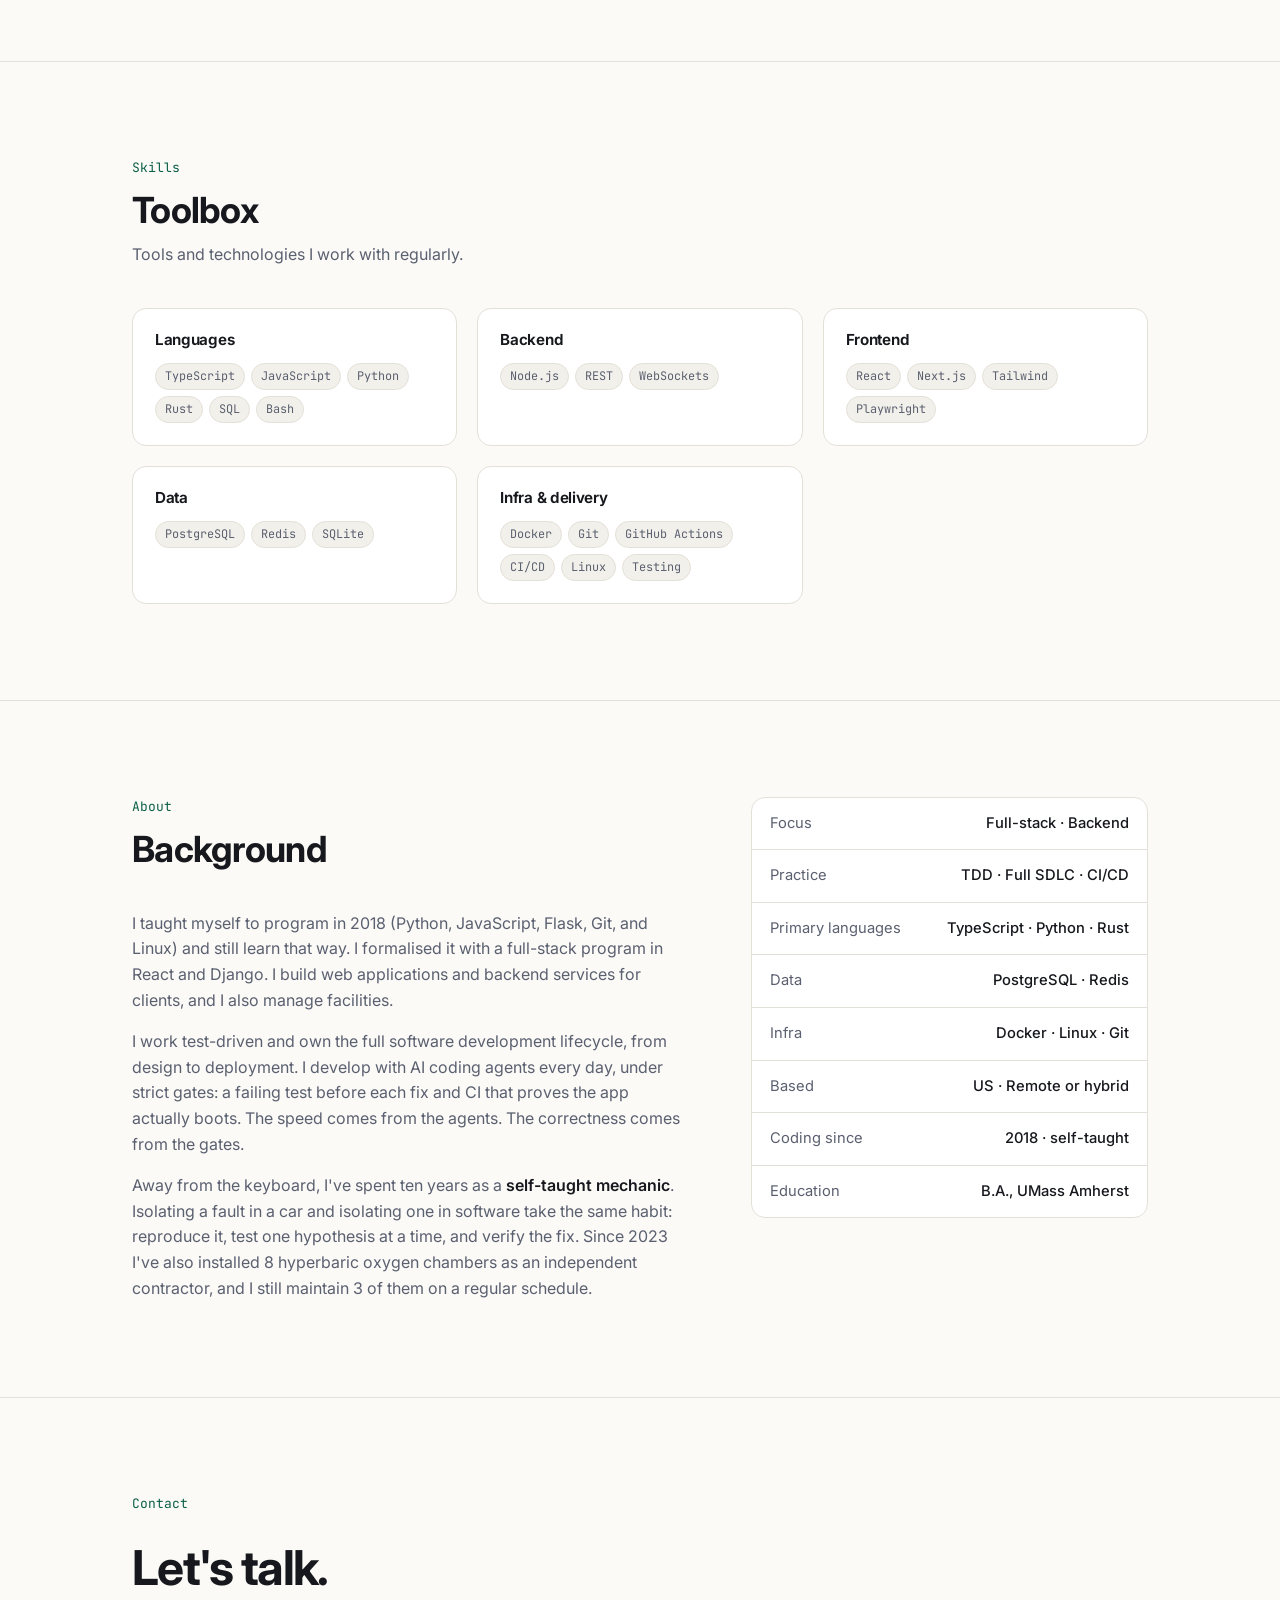
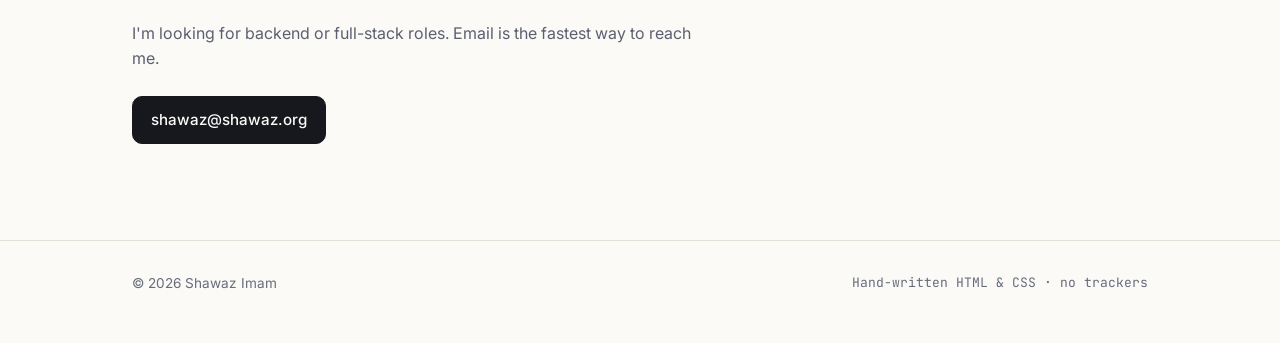
==== commit e2c04967: "shawaz.org" ====
--- a/index.html
+++ b/index.html
@@ -1,186 +1,315 @@
-<!DOCTYPE html>
+<!doctype html>
 <html lang="en">
-    <head>
-        <meta charset="UTF-8">
-        <meta http-equiv="X-UA-Compatible" content="IE=edge">
-        <meta name="viewport" content="width=device-width, initial-scale=1.0">
-        <title>The Old Portfolio</title>
-        <link rel="stylesheet" href="./styles/main.css">
-        <link rel="apple-touch-icon" sizes="180x180" href="./Images/apple-touch-icon.png">
-        <link rel="icon" type="image/png" sizes="32x32" href="/favicon-32x32.png">
-        <link rel="icon" type="image/png" sizes="16x16" href="/favicon-16x16.png">
-        <link rel="manifest" href="./Images/site.webmanifest">
-        <meta name="msapplication-TileColor" content="#da532c">
-        <meta name="theme-color" content="#ffffff">
-    </head>
-    <body>
-        <section class="cont-1">
-            <header class="box-1">
-                <img src="./Images/fake.jpg" alt="Processed" height="100px"
-                    width="100px">
-                <div class="name">
-                    <h1>Shawaz Imam</h1>
-                </div>
-                <h2>Web Developer</h2>
-                <nav class="topnav">
-                    <a class="zoom" href="#about">About</a>
-                    <a class="zoom" href="#projects">Projects</a>
-                    <a class="zoom" href="mailto:shawazisonfire@gmail.com"
-                        alt="The contact
-                        buttons are at the
-                        bottom right corner of the page.">Contact</a>
-                    <a class="zoom" href="./Images/Shawaz_Resume.pdf"
-                        target="_blank"> Résumé</a>
-                    <a class="zoom" href="https://www.github.com/shawazi"
-                        target="_blank"><img
-                            src="./Images/github.png" height="40px" width="40px"
-                            alt="Shawaz's GitHub Profile"></a>
-                </nav>
-            </header>
-        </section>
-        <section class="cont-2" id="about">
-            <h1 id="obnoxious">HELLO, FELLOW WEB TRAVELER<span id="period">.</span></h1>
-            <h2 id="leftmore">I'm <span>Shawaz,</span></h2>
-            <hr>
-            <h2 id="rightmore">& I love programming</h2>
-            <main class="box-2">
-                <h3> 👨‍💻 Technologies 💻 </h3>
-                <p>
-                    <a href="https://solidity.readthedocs.io/" target="_blank"><img
-                            src="https://cdn.jsdelivr.net/gh/devicons/devicon/icons/solidity/solidity-original.svg"
-                            alt="Solidity" height="30" width="42"
-                            alt="Solidity"/></a>
-                    <a href="https://www.linux.org/" target="_blank"><img
-                            src="https://cdn.jsdelivr.net/gh/devicons/devicon/icons/linux/linux-original.svg"
-                            height="30" width="42" alt="Linux Tux" /></a>
-                    <a href="https://www.ubuntu.com/" target="_blank"><img
-                            src="https://cdn.jsdelivr.net/gh/devicons/devicon/icons/ubuntu/ubuntu-plain.svg"
-                            height="30" width="42" alt="ubuntu logo" /></a>
-                    <a href="https://git-scm.com/" target="_blank"><img
-                            src="https://cdn.jsdelivr.net/gh/devicons/devicon/icons/git/git-original.svg"
-                            height="30" width="42" alt="Git" /></a>
-                    <a href="https://github.com/" target="_blank"><img
-                            src="https://cdn.jsdelivr.net/gh/devicons/devicon/icons/github/github-original.svg"
-                            height="30" width="42" alt="GitHub" /></a>
-                    <a href="https://code.visualstudio.com/" target="_blank"><img
-                            src="https://cdn.jsdelivr.net/gh/devicons/devicon/icons/vscode/vscode-original.svg"
-                            height="30" width="42" alt="vscode" /></a>
-                    <a
-                        href="https://developer.mozilla.org/en-US/docs/Web/Guide/HTML/HTML5"
-                        target="_blank"><img
-                            src="https://cdn.jsdelivr.net/gh/devicons/devicon/icons/html5/html5-original.svg"
-                            height="30" width="42" alt="html5" /></a>
-                    <a
-                        href="https://developer.mozilla.org/en-US/docs/Web/CSS/CSS3"
-                        target="_blank"><img
-                            src="https://cdn.jsdelivr.net/gh/devicons/devicon/icons/css3/css3-original.svg"
-                            height="30" width="42" alt="css3" /></a>
-                    <a href="https://getbootstrap.com/" target="_blank"><img
-                            src="https://cdn.jsdelivr.net/gh/devicons/devicon/icons/bootstrap/bootstrap-original.svg"
-                            height="30" width="42" alt="bootstrap" /></a>
-                    <a
-                        href="https://developer.mozilla.org/en-US/docs/Web/JavaScript"
-                        target="_blank"><img
-                            src="https://cdn.jsdelivr.net/gh/devicons/devicon/icons/javascript/javascript-original.svg"
-                            height="30" width="42" alt="JavaScript" /></a>
-                    <a href="https://reactjs.org/" target="_blank"><img
-                            src="https://cdn.jsdelivr.net/gh/devicons/devicon/icons/react/react-original.svg"
-                            height="30" width="42" alt="react" /></a>
-                    <a href="https://nodejs.org/" target="_blank"><img
-                            src="https://cdn.jsdelivr.net/gh/devicons/devicon/icons/nodejs/nodejs-original.svg"
-                            height="30" width="42" alt="nodejs" /></a>
-                    <a href="https://www.npmjs.com/" target="_blank"><img
-                            src="https://cdn.jsdelivr.net/gh/devicons/devicon/icons/npm/npm-original-wordmark.svg"
-                            height="30" width="42" alt="npm" /></a>
-                    <a href="https://expressjs.com/" target="_blank"><img
-                            src="https://cdn.jsdelivr.net/gh/devicons/devicon/icons/express/express-original.svg"
-                            height="30" width="42" alt="express" /></a>
-                    <a href="https://www.python.org/" target="_blank"><img
-                            src="https://cdn.jsdelivr.net/gh/devicons/devicon/icons/python/python-original.svg"
-                            height="30" width="42" alt="python" /></a>
-                    <a href="https://www.djangoproject.com/" target="_blank"><img
-                            src="https://cdn.jsdelivr.net/gh/devicons/devicon/icons/django/django-plain.svg"
-                            height="30" width="42" alt="django" /></a>
-                    <a href="https://www.postgresql.org/" target="_blank"><img
-                            src="https://cdn.jsdelivr.net/gh/devicons/devicon/icons/postgresql/postgresql-original.svg"
-                            height="30" width="42" alt="postgresql" /></a>
-                    <a href="https://www.mysql.com/" target="_blank"><img
-                            src="https://cdn.jsdelivr.net/gh/devicons/devicon/icons/mysql/mysql-original.svg"
-                            height="30" width="42" alt="mysql" /></a>
-                    <a href="https://www.mongodb.com/" target="_blank"><img
-                            src="https://cdn.jsdelivr.net/gh/devicons/devicon/icons/mongodb/mongodb-original.svg"
-                            height="30" width="42" alt="mongodb" /></a>
-                    <a href="https://www.docker.com/" target="_blank"><img
-                            src="https://cdn.jsdelivr.net/gh/devicons/devicon/icons/docker/docker-original.svg"
-                            height="30" width="42" alt="docker" /></a>
-                    <a href="https://aws.amazon.com/" target="_blank"><img
-                            src="https://cdn.jsdelivr.net/gh/devicons/devicon/icons/amazonwebservices/amazonwebservices-original.svg"
-                            height="30" width="42" alt="amazonwebservices" /></a>
-                </p>
-            </main>
-        </section>
-        <section class="cont-3" id="projects">
-            <h3>My Projects</h3>
-            <main class="box-3">
-                <p>
-                    <ul>
-                        <li><a href="https://shawazi.github.io/kaiju/"
-                                target="_blank"><video width="640" height="480"
-                                    controls>
-                                    <source src="./Images/Kaiju.webm"
-                                        type="video/webm">
-                                    Your browser does not support the video tag.
-                                </video></a></li>
-                        <li><a
-                                href="https://movies.shawaz.org"
-                                target="_blank"><video width="640" height="480"
-                                    controls>
-                                    <source src="./Images/Movies.webm"
-                                        type="video/webm">
-                                    Your browser does not support the video tag.
-                                </video></a></li>
-                        <li><a
-                                href="https://shawazi.github.io/HC_CC_04_Parallax/"
-                                target="_blank"><video width="640" height="480"
-                                    controls>
-                                    <source src="./Images/Parallax.webm"
-                                        type="video/webm">
-                                    Your browser does not support the video tag.
-                                </video></a></li>
-                        <li><a href="https://shawazi.github.io/HC_CC_03_Google/"
-                                target="_blank"><video width="640" height="480"
-                                    controls>
-                                    <source src="./Images/Google.webm"
-                                        type="video/webm">
-                                    Your browser does not support the video tag.
-                                </video></a></li>
-                    </ul>
-                </p>
-            </main>
-        </section>
-        <section class="cont-4" id="contact">
-            <section class="footer-cont">
-                <footer class="footer">
-                    Copyright &copy; 2023 by Shawaz Imam
-                </footer>
-            </section>
-            <div class="address-cont">
-                <address class="box-4">
-                    <a href="https://www.linkedin.com/in/shawazai/"
-                        target="_blank"><img
-                            alt="LinkedIn"
-                            src="https://img.shields.io/badge/linkedin-%230077B5.svg?&style=for-the-badge&logo=linkedin&logoColor=white"
-                            height="25px" /></a>
-                    <a href="mailto:shawazisonfire@gmail.com" target="_blank"><img
-                            alt="Gmail"
-                            src="https://img.shields.io/badge/-Gmail-D14836?style=for-the-badge&logo=Gmail&logoColor=white"
-                            height="25px" /></a>
-                    <a href="https://discord.com/users/623026537586753567"
-                        target="_blank"><img alt="Discord"
-                            src="https://img.shields.io/static/v1?message=Discord&logo=discord&label=&color=7289DA&logoColor=white&labelColor=&style=for-the-badge"
-                            height="25px" alt="discord logo" /></a>
-                </address>
-            </div>
-        </section>
-    </body>
+  <head>
+    <meta charset="UTF-8" />
+    <meta name="viewport" content="width=device-width, initial-scale=1.0" />
+    <title>Shawaz Imam — Software Engineer</title>
+    <meta
+      name="description"
+      content="Shawaz Imam, software engineer. Full-stack web applications and backend services."
+    />
+    <meta property="og:title" content="Shawaz Imam — Software Engineer" />
+    <meta
+      property="og:description"
+      content="Software engineer. Full-stack web applications and backend services."
+    />
+    <meta property="og:type" content="website" />
+    <meta property="og:url" content="https://shawaz.org/" />
+    <meta property="og:image" content="https://shawaz.org/Images/icon-512.png" />
+    <meta property="og:image:width" content="512" />
+    <meta property="og:image:height" content="512" />
+    <meta property="og:image:alt" content="Shawaz Imam, software engineer" />
+    <meta name="twitter:card" content="summary" />
+    <meta name="twitter:title" content="Shawaz Imam — Software Engineer" />
+    <meta name="twitter:image" content="https://shawaz.org/Images/icon-512.png" />
+    <meta name="theme-color" content="#0c0e12" media="(prefers-color-scheme: dark)" />
+    <meta name="theme-color" content="#fbfaf7" media="(prefers-color-scheme: light)" />
+    <link rel="canonical" href="https://shawaz.org/" />
+    <link rel="icon" href="./favicon.ico" sizes="32x32" />
+    <link rel="icon" href="./Images/favicon.svg" type="image/svg+xml" />
+    <link rel="apple-touch-icon" href="./Images/apple-touch-icon.png" />
+    <link rel="manifest" href="./site.webmanifest" />
+    <link rel="preconnect" href="https://fonts.googleapis.com" />
+    <link rel="preconnect" href="https://fonts.gstatic.com" crossorigin />
+    <link
+      href="https://fonts.googleapis.com/css2?family=Inter:wght@400;500;600;700&family=JetBrains+Mono:wght@400;500;600&display=swap"
+      rel="stylesheet"
+    />
+    <link rel="stylesheet" href="./styles/main.css" />
+    <script>
+      try {
+        var t = localStorage.getItem("shawaz-theme");
+        if (t === "light" || t === "dark") document.documentElement.setAttribute("data-theme", t);
+      } catch (e) {}
+    </script>
+    <script type="application/ld+json">
+      {
+        "@context": "https://schema.org",
+        "@type": "Person",
+        "name": "Shawaz Imam",
+        "jobTitle": "Software Engineer",
+        "email": "mailto:shawaz@shawaz.org",
+        "url": "https://shawaz.org",
+        "sameAs": ["https://github.com/shawazi", "https://www.linkedin.com/in/shawazi/"]
+      }
+    </script>
+  </head>
+  <body>
+    <a class="skip" href="#main">Skip to content</a>
+
+    <header class="nav">
+      <div class="wrap">
+        <a class="brand" href="#top" aria-label="Shawaz Imam, home">
+          <span class="monogram" aria-hidden="true">SI</span>
+          <span>Shawaz Imam</span>
+        </a>
+        <nav aria-label="Primary">
+          <ul class="nav-links">
+            <li class="hide-sm"><a href="#work">Work</a></li>
+            <li class="hide-sm"><a href="#experience">Experience</a></li>
+            <li><a href="./resume.html">Résumé</a></li>
+            <li>
+              <button class="icon-btn" id="theme-toggle" type="button" aria-label="Toggle color theme">
+                <svg viewBox="0 0 24 24" fill="none" stroke="currentColor" stroke-width="2" stroke-linecap="round" stroke-linejoin="round" aria-hidden="true">
+                  <circle cx="12" cy="12" r="4" />
+                  <path d="M12 2v2M12 20v2M4.9 4.9l1.4 1.4M17.7 17.7l1.4 1.4M2 12h2M20 12h2M4.9 19.1l1.4-1.4M17.7 6.3l1.4-1.4" />
+                </svg>
+              </button>
+            </li>
+          </ul>
+        </nav>
+      </div>
+    </header>
+
+    <main id="main">
+      <section class="hero" id="top">
+        <div class="wrap">
+          <p class="eyebrow mono"><span class="dot" aria-hidden="true"></span>Open to full-stack &amp; backend roles · Remote or hybrid (US)</p>
+          <h1>Software engineer. <span>Full-stack web applications and backend services.</span></h1>
+          <p class="lede">
+            I design and build <strong>web applications and backend services</strong> end-to-end.
+            My work spans databases, APIs, front-end interfaces, and infrastructure automation.
+            I own the full SDLC: schema, APIs, UI, CI/CD, and infrastructure.
+          </p>
+          <div class="cta">
+            <a class="btn primary" href="./resume.html">
+              <svg viewBox="0 0 24 24" fill="none" stroke="currentColor" stroke-width="2" stroke-linecap="round" stroke-linejoin="round" aria-hidden="true"><path d="M14 2H6a2 2 0 0 0-2 2v16a2 2 0 0 0 2 2h12a2 2 0 0 0 2-2V8z" /><path d="M14 2v6h6M8 13h8M8 17h5" /></svg>
+              Résumé
+            </a>
+            <a class="btn" href="mailto:shawaz@shawaz.org">
+              <svg viewBox="0 0 24 24" fill="none" stroke="currentColor" stroke-width="2" stroke-linecap="round" stroke-linejoin="round" aria-hidden="true"><rect x="2" y="4" width="20" height="16" rx="2" /><path d="m22 6-10 7L2 6" /></svg>
+              Email
+            </a>
+            <a class="btn" href="https://github.com/shawazi" target="_blank" rel="noopener">
+              <svg viewBox="0 0 24 24" fill="currentColor" aria-hidden="true"><path d="M12 .5a12 12 0 0 0-3.8 23.4c.6.1.8-.3.8-.6v-2c-3.3.7-4-1.6-4-1.6-.6-1.4-1.4-1.8-1.4-1.8-1.1-.8.1-.7.1-.7 1.2.1 1.9 1.2 1.9 1.2 1.1 1.8 2.8 1.3 3.5 1 .1-.8.4-1.3.8-1.6-2.7-.3-5.5-1.3-5.5-5.9 0-1.3.5-2.4 1.2-3.2-.1-.3-.5-1.5.1-3.2 0 0 1-.3 3.3 1.2a11.5 11.5 0 0 1 6 0C17.3 4.6 18.3 5 18.3 5c.7 1.7.2 2.9.1 3.2.8.8 1.2 1.9 1.2 3.2 0 4.6-2.8 5.6-5.5 5.9.4.4.8 1.1.8 2.2v3.3c0 .3.2.7.8.6A12 12 0 0 0 12 .5z" /></svg>
+              GitHub
+            </a>
+            <a class="btn" href="https://www.linkedin.com/in/shawazi/" target="_blank" rel="noopener">
+              <svg viewBox="0 0 24 24" fill="currentColor" aria-hidden="true"><path d="M20.4 20.5h-3.6v-5.6c0-1.3 0-3-1.8-3s-2.1 1.4-2.1 2.9v5.7H9.3V9h3.4v1.6c.5-.9 1.6-1.8 3.4-1.8 3.6 0 4.3 2.4 4.3 5.5v6.2zM5.3 7.4a2.1 2.1 0 1 1 0-4.2 2.1 2.1 0 0 1 0 4.2zm1.8 13.1H3.5V9h3.6v11.5zM22.2 0H1.8C.8 0 0 .8 0 1.7v20.6c0 .9.8 1.7 1.8 1.7h20.4c1 0 1.8-.8 1.8-1.7V1.7C24 .8 23.2 0 22.2 0z" /></svg>
+              LinkedIn
+            </a>
+          </div>
+        </div>
+      </section>
+
+      <section class="block" id="work">
+        <div class="wrap">
+          <div class="section-head">
+            <p class="mono">Selected work</p>
+            <h2>Projects</h2>
+            <p>A mix of public hobby projects and private client work. Happy to walk through architecture and code in an interview.</p>
+          </div>
+
+          <div class="work">
+            <article class="card">
+              <div class="card-top mono"><span>React</span><span>Public repo</span></div>
+              <h3>Connect Four</h3>
+              <p>
+                A browser-based Connect Four game built with React. Two-player mode with animated disc drops and win detection.
+              </p>
+              <ul class="tags" aria-label="Stack">
+                <li>React</li><li>JavaScript</li><li>CSS</li>
+              </ul>
+            </article>
+
+            <article class="card">
+              <div class="card-top mono"><span>React · TMDB API</span><span>Public repo</span></div>
+              <h3>Movie Browser</h3>
+              <p>
+                A movie discovery app powered by the TMDB API. Search, browse trending titles, and view details. Live at <a href="https://movies.shawaz.org" target="_blank" rel="noopener">movies.shawaz.org</a>.
+              </p>
+              <ul class="tags" aria-label="Stack">
+                <li>React</li><li>JavaScript</li><li>REST API</li><li>CSS</li>
+              </ul>
+            </article>
+          </div>
+        </div>
+      </section>
+
+      <section class="block" id="principles">
+        <div class="wrap">
+          <div class="section-head">
+            <p class="mono">How I work</p>
+            <h2>Evidence over optimism</h2>
+          </div>
+          <div class="principles">
+            <div class="principle">
+              <p class="mono">Test that it runs</p>
+              <h3>Green tests are not enough</h3>
+              <p>Tests can pass while the application fails to start. I add smoke checks that verify the app actually boots, catching real issues that unit tests miss.</p>
+            </div>
+            <div class="principle">
+              <p class="mono">Verify against reality</p>
+              <h3>Mocks prove intent, not correctness</h3>
+              <p>When integrating with external APIs, I write contract tests that run against the real endpoints. Mocks alone can hide surprising behavior.</p>
+            </div>
+            <div class="principle">
+              <p class="mono">Test-driven</p>
+              <h3>No fix without a failing test</h3>
+              <p>TDD, red then green: every change starts with a test that fails for the right reason, then the smallest fix that makes it pass.</p>
+            </div>
+            <div class="principle">
+              <p class="mono">Secure by construction</p>
+              <h3>Make the wrong thing impossible</h3>
+              <p>Security guarantees belong in code, not in documentation. I prefer designs where unsafe operations are structurally impossible rather than merely discouraged.</p>
+            </div>
+          </div>
+        </div>
+      </section>
+
+      <section class="block" id="experience">
+        <div class="wrap">
+          <div class="section-head">
+            <p class="mono">Experience</p>
+            <h2>Where I've worked</h2>
+          </div>
+          <ol class="timeline">
+            <li class="role">
+              <p class="when mono">Aug 2023 – Present</p>
+              <div>
+                <h3>Independent Software Engineer</h3>
+                <p class="org">Full-stack web applications and backend services</p>
+                <ul>
+                  <li>Design and build web applications and backend services for clients, using modern web stacks.</li>
+                </ul>
+              </div>
+            </li>
+            <li class="role">
+              <p class="when mono">Dec 2024 – Present</p>
+              <div>
+                <h3>Facilities Manager</h3>
+                <p class="org">Greater Boston</p>
+                <ul>
+                  <li>Coordinate maintenance requests and contractors across multiple sites.</li>
+                  <li>Staff the 24/7 emergency line and respond to emergencies in person.</li>
+                </ul>
+              </div>
+            </li>
+            <li class="role">
+              <p class="when mono">Oct 2023 – Present</p>
+              <div>
+                <h3>Hyperbaric Chamber Installation &amp; Maintenance Technician</h3>
+                <p class="org">Oxygen Health Systems · Independent contractor</p>
+                <ul>
+                  <li>Installed 8 hard-shell and soft-shell hyperbaric oxygen chambers at client sites.</li>
+                  <li>Maintain 3 of those chambers on a regular schedule, and diagnose and repair unexpected failures.</li>
+                  <li>Monitor clients during their chamber sessions when needed.</li>
+                </ul>
+              </div>
+            </li>
+            <li class="role">
+              <p class="when mono">2016 – Present</p>
+              <div>
+                <h3>Self-Taught Automotive Mechanic</h3>
+                <p class="org">Hands-on repair and upgrades</p>
+                <ul>
+                  <li>Brakes: calipers, pads, rotors, hoses, drum brakes, brake-line splicing, and bleeding.</li>
+                  <li>Suspension and steering: ball joints, inner and outer tie rods, CV axles, wheel bearings, lug stud replacement.</li>
+                  <li>Engine and drivetrain: transmission work, alternators, starters, spark plugs, exhaust replacement, oil changes.</li>
+                  <li>Electrical and interior: subwoofer and amplifier wiring, head-unit upgrades, dash cams, headlights, headliner reupholstery, wheel refinishing.</li>
+                </ul>
+              </div>
+            </li>
+          </ol>
+        </div>
+      </section>
+
+      <section class="block" id="skills">
+        <div class="wrap">
+          <div class="section-head">
+            <p class="mono">Skills</p>
+            <h2>Toolbox</h2>
+            <p>Tools and technologies I work with regularly.</p>
+          </div>
+          <div class="skills">
+            <div class="skill-group"><h3>Languages</h3><ul class="tags"><li>TypeScript</li><li>JavaScript</li><li>Python</li><li>Rust</li><li>SQL</li><li>Bash</li></ul></div>
+            <div class="skill-group"><h3>Backend</h3><ul class="tags"><li>Node.js</li><li>REST</li><li>WebSockets</li></ul></div>
+            <div class="skill-group"><h3>Frontend</h3><ul class="tags"><li>React</li><li>Next.js</li><li>Tailwind</li><li>Playwright</li></ul></div>
+            <div class="skill-group"><h3>Data</h3><ul class="tags"><li>PostgreSQL</li><li>Redis</li><li>SQLite</li></ul></div>
+            <div class="skill-group"><h3>Infra &amp; delivery</h3><ul class="tags"><li>Docker</li><li>Git</li><li>GitHub Actions</li><li>CI/CD</li><li>Linux</li><li>Testing</li></ul></div>
+          </div>
+        </div>
+      </section>
+
+      <section class="block" id="about">
+        <div class="wrap about">
+          <div>
+            <div class="section-head">
+              <p class="mono">About</p>
+              <h2>Background</h2>
+            </div>
+            <div class="prose">
+              <p>
+                I taught myself to program in 2018 (Python, JavaScript, Flask, Git, and Linux) and still learn that way.
+                I formalised it with a full-stack program in React and Django.
+                I build web applications and backend services for clients, and I also manage facilities.
+              </p>
+              <p>
+                I work test-driven and own the full software development lifecycle, from design to deployment.
+                I develop with AI coding agents every day, under strict gates: a failing test before each fix
+                and CI that proves the app actually boots. The speed comes from the agents. The correctness
+                comes from the gates.
+              </p>
+              <p>
+                Away from the keyboard, I've spent ten years as a <strong>self-taught mechanic</strong>. Isolating a fault
+                in a car and isolating one in software take the same habit: reproduce it, test one hypothesis at a
+                time, and verify the fix. Since 2023 I've also installed 8 hyperbaric oxygen chambers as an independent
+                contractor, and I still maintain 3 of them on a regular schedule.
+              </p>
+            </div>
+          </div>
+          <ul class="facts" aria-label="Quick facts">
+            <li><span>Focus</span><span>Full-stack · Backend</span></li>
+            <li><span>Practice</span><span>TDD · Full SDLC · CI/CD</span></li>
+            <li><span>Primary languages</span><span>TypeScript · Python · Rust</span></li>
+            <li><span>Data</span><span>PostgreSQL · Redis</span></li>
+            <li><span>Infra</span><span>Docker · Linux · Git</span></li>
+            <li><span>Based</span><span>US · Remote or hybrid</span></li>
+            <li><span>Coding since</span><span>2018 · self-taught</span></li>
+            <li><span>Education</span><span>B.A., UMass Amherst</span></li>
+          </ul>
+        </div>
+      </section>
+
+      <section class="block" id="contact">
+        <div class="wrap contact">
+          <p class="mono" style="color: var(--accent-text)">Contact</p>
+          <h2>Let's talk.</h2>
+          <p>I'm looking for backend or full-stack roles. Email is the fastest way to reach me.</p>
+          <div class="cta" style="margin-top: 0">
+            <a class="btn primary" href="mailto:shawaz@shawaz.org">shawaz@shawaz.org</a>
+          </div>
+        </div>
+      </section>
+    </main>
+
+    <footer>
+      <div class="wrap">
+        <span>© <span id="year">2026</span> Shawaz Imam</span>
+        <span class="mono">Hand-written HTML &amp; CSS · no trackers</span>
+      </div>
+    </footer>
+
+    <script src="./scripts/main.js" defer></script>
+  </body>
 </html>
--- a/styles/main.css
+++ b/styles/main.css
@@ -1,231 +1,1148 @@
-/* Font */
-@import url("https://fonts.googleapis.com/css2?family=Lato&display=swap");
-
-* {
+/* shawaz.org — single stylesheet, no build step (served as-is by GitHub Pages). */
+
+:root {
+  --bg: #fbfaf7;
+  --bg-raised: #ffffff;
+  --bg-sunken: #f2f0ea;
+  --text: #16181d;
+  --text-muted: #5b6070;
+  --text-faint: #676c7b;
+  --border: #e3e0d8;
+  --accent: #0f7a5c;
+  --accent-soft: #0f7a5c14;
+  --accent-text: #0b5f48;
+  --focus: #2f6fed;
+  --shadow: 0 1px 2px #0000000d, 0 8px 24px -12px #00000026;
+  --accent-2: #1f7fd1;
+  --glow: #0f7a5c1f;
+  --glow-edge: #0f7a5c99;
+
+  --font-sans:
+    "Inter", ui-sans-serif, system-ui, -apple-system, "Segoe UI", sans-serif;
+  --font-mono:
+    "JetBrains Mono", ui-monospace, "SFMono-Regular", Menlo, monospace;
+
+  --radius: 14px;
+  --wrap: 1080px;
+  --gutter: clamp(16px, 4vw, 32px);
+
+  color-scheme: light;
+}
+
+@media (prefers-color-scheme: dark) {
+  :root:not([data-theme="light"]) {
+    --bg: #0c0e12;
+    --bg-raised: #13161c;
+    --bg-sunken: #0f1216;
+    --text: #e8e9ec;
+    --text-muted: #a2a7b3;
+    --text-faint: #8e94a3;
+    --border: #232833;
+    --accent: #3ecf9b;
+    --accent-soft: #3ecf9b17;
+    --accent-text: #6ee0b5;
+    --focus: #7aa7ff;
+    --shadow: 0 1px 2px #00000066, 0 12px 32px -16px #000000b3;
+    --accent-2: #5cc8ff;
+    --glow: #3ecf9b24;
+    --glow-edge: #3ecf9bb3;
+    color-scheme: dark;
+  }
+}
+
+:root[data-theme="dark"] {
+  --bg: #0c0e12;
+  --bg-raised: #13161c;
+  --bg-sunken: #0f1216;
+  --text: #e8e9ec;
+  --text-muted: #a2a7b3;
+  --text-faint: #8e94a3;
+  --border: #232833;
+  --accent: #3ecf9b;
+  --accent-soft: #3ecf9b17;
+  --accent-text: #6ee0b5;
+  --focus: #7aa7ff;
+  --shadow: 0 1px 2px #00000066, 0 12px 32px -16px #000000b3;
+  --accent-2: #5cc8ff;
+  --glow: #3ecf9b24;
+  --glow-edge: #3ecf9bb3;
+  color-scheme: dark;
+}
+
+*,
+*::before,
+*::after {
+  box-sizing: border-box;
+}
+
+html {
+  scroll-behavior: smooth;
+  scroll-padding-top: 80px;
+  -webkit-text-size-adjust: 100%;
+}
+
+body {
+  margin: 0;
+  background: var(--bg);
+  cursor: default;
+  color: var(--text);
+  font-family: var(--font-sans);
+  font-size: 16px;
+  line-height: 1.6;
+  -webkit-font-smoothing: antialiased;
+  text-rendering: optimizeLegibility;
+  overflow-x: hidden;
+}
+
+a {
+  color: inherit;
+  text-decoration-color: var(--border);
+  text-underline-offset: 3px;
+  transition:
+    color 0.15s,
+    text-decoration-color 0.15s;
+}
+
+a:hover {
+  color: var(--accent-text);
+  text-decoration-color: currentColor;
+}
+
+:focus-visible {
+  outline: 2px solid var(--focus);
+  outline-offset: 3px;
+  border-radius: 6px;
+}
+
+h1,
+h2,
+h3 {
+  line-height: 1.2;
+  letter-spacing: -0.02em;
+  margin: 0;
+}
+
+p {
+  margin: 0;
+}
+
+ul {
   margin: 0;
   padding: 0;
 }
 
-html {
-  scroll-padding-top: 100px;
-}
-
-body {
-  background: url("../Images/blue.jpg");
-  background-repeat: no-repeat;
-  background-attachment: fixed;
-  min-height: 100%;
-  min-width: 100%;
-  height: 100vh;
-  display: flex;
-  flex-direction: column;
-  color: rgb(66, 156, 162);
-  overflow-x: hidden;
-  font-family: "Lato", sans-serif;
-}
-
-img {
-  max-width:100%;
-  height:auto;
-}
-
-header {
-  display: flex;
-  flex-direction: row;
-  justify-content: space-around;
-  height: 100px;
-}
-
-header h1, header h2 {
-  letter-spacing: 5px;
-  font-weight: bolder;
-  text-shadow: 1px 2px 2px purple;
-}
-
-header a {
-  text-decoration: none;
-  color: rgb(91, 138, 182);
-}
-
-.zoom {
-  /* background-color: green; */
-  text-decoration: none;
-  transition: transform .2s; /* Animation */
-  margin: 20px;
-
+.wrap {
+  max-width: var(--wrap);
+  margin: 0 auto;
+  padding: 0 var(--gutter);
+}
+
+.skip {
+  position: absolute;
+  left: -999px;
+  top: 8px;
+  background: var(--bg-raised);
+  padding: 8px 12px;
+  border-radius: 8px;
+  z-index: 100;
+}
+
+.skip:focus {
+  left: 8px;
+}
+
+.mono {
+  font-family: var(--font-mono);
+  font-size: 0.8125rem;
+  letter-spacing: 0;
+}
+
+a[href],
+button,
+summary,
+label[for] {
   cursor: pointer;
 }
 
-.zoom:hover {
-  transform: scale(1.2); /* (150% zoom - Note: if the zoom is too large, it will go outside of the viewport) */
-}
-
-.topnav {
-  display: flex;
-  justify-content: space-between;
-  align-items: center;
-  /* margin-top: 8%;
-  margin-left: 10%; */
-  
-  /* word-spacing: .2rem */
-}
-
-/* .topnav a {
-  display: inline-block;
-  margin-right: -80px;
-  
-} */
-
-.box-1 {
-  background-color: black;
-  align-items: center;
-  justify-content: space-between;
-  display: flex;
-  width: 100%;
-}
-
-.cont-1 {
-  /* position: sticky; */
-  /* top: 0; */
+/* ---------- Nav ---------- */
+
+.nav {
+  position: sticky;
+  top: 0;
+  z-index: 50;
+  background: color-mix(in srgb, var(--bg) 82%, transparent);
+  backdrop-filter: saturate(160%) blur(12px);
+  -webkit-backdrop-filter: saturate(160%) blur(12px);
+  border-bottom: 1px solid transparent;
+  transition: border-color 0.2s;
+}
+
+.nav.scrolled {
+  border-bottom-color: var(--border);
+}
+
+.nav .wrap {
   display: flex;
   align-items: center;
   justify-content: space-between;
-  width: 100%;
-}
-
-.cont-2 {
-  text-align: center;
-  padding-top: 2%;
-  padding-bottom: 10%;
-}
-
-#leftmore {
-  padding-bottom: 2%;
-  /* padding-right: 18%; */
-}
-
-#period {
-  font-size: 200%;
-}
-
-.cont-2 h2 span {
-  text-shadow: 1px 1px 2px olive;
-  font-size: 3rem;
-  padding-left: .5rem;
-}
-
-#obnoxious {
-  letter-spacing: .5em;
-  font-size: 250%;
-}
-
-.cont-2 h1 {
-  padding-bottom: 4%;
-}
-
-hr {
-  width: 35%;
-  height: 2%;
-  background: black;
-  border: 1px solid black;
-  margin: auto;
-  
-}
-
-#rightmore {
-  text-shadow: 1px 1px 1px green;
-  font-size: 2rem;
-  /* padding-left: 15rem; */
-  padding-top: 1rem;
-
-}
-
-/* .box-1 {
-  flex: 2;
-  order: 2;
-} */
-
-.name {
-  font-family: "Courier New", Courier, monospace;
-  color: rgb(91, 138, 182);
-}
-
-main h3 {
-  color: rgb(16, 119, 170);
-  text-shadow: 2px 2px 2px black;
-}
-
-main ul li {
+  height: 64px;
+  gap: 16px;
+}
+
+.brand {
+  display: inline-flex;
+  align-items: center;
+  gap: 10px;
+  font-weight: 600;
+  text-decoration: none;
+  letter-spacing: -0.01em;
+}
+
+.monogram {
+  display: grid;
+  place-items: center;
+  width: 32px;
+  height: 32px;
+  border-radius: 9px;
+  background: var(--text);
+  color: var(--bg);
+  font-family: var(--font-mono);
+  font-size: 0.8rem;
+  font-weight: 600;
+}
+
+.nav-links {
+  display: flex;
+  align-items: center;
+  gap: 4px;
+  list-style: none;
+}
+
+.nav-links a {
   display: inline-block;
-}
-
-.box-2 {
-  flex: 2;
-  order: 2;
-  padding-top: 7%;
-}
-
-.box-2 h3 {
-  padding-bottom: 2%;
-}
-
-.cont-3 {
-  text-align: center;
-  padding-top: 2%;
-}
-
-.box-3 {  
+  padding: 6px 10px;
+  border-radius: 8px;
+  font-size: 0.9rem;
+  color: var(--text-muted);
+  text-decoration: none;
+}
+
+.nav-links a:hover {
+  color: var(--text);
+  background: var(--bg-sunken);
+}
+
+.icon-btn {
+  display: inline-grid;
+  place-items: center;
+  width: 36px;
+  height: 36px;
+  border: 1px solid var(--border);
+  border-radius: 9px;
+  background: transparent;
+  color: var(--text-muted);
+  cursor: pointer;
+}
+
+.icon-btn:hover {
+  color: var(--text);
+  background: var(--bg-sunken);
+}
+
+.icon-btn svg {
+  width: 18px;
+  height: 18px;
+}
+
+@media (max-width: 720px) {
+  .nav-links .hide-sm {
+    display: none;
+  }
+}
+
+/* ---------- Hero ---------- */
+
+.hero {
+  padding: clamp(56px, 10vw, 112px) 0 clamp(48px, 7vw, 80px);
+}
+
+.eyebrow {
+  display: inline-flex;
+  align-items: center;
+  gap: 8px;
+  color: var(--text-muted);
+  margin-bottom: 20px;
+}
+
+.dot {
+  width: 8px;
+  height: 8px;
+  border-radius: 50%;
+  background: var(--accent);
+  box-shadow: 0 0 0 4px var(--accent-soft);
+}
+
+.hero h1 {
+  font-size: clamp(2.3rem, 6vw, 4rem);
+  font-weight: 700;
+  letter-spacing: -0.035em;
+  max-width: 20ch;
+}
+
+.hero h1 span {
+  display: block;
+  color: var(--text-muted);
+  font-weight: 600;
+}
+
+@supports (background-clip: text) or (-webkit-background-clip: text) {
+  .hero h1 span {
+    background: linear-gradient(100deg, var(--text-muted) 20%, var(--accent) 65%, var(--accent-2));
+    -webkit-background-clip: text;
+    background-clip: text;
+    color: transparent;
+  }
+}
+
+.lede {
+  margin-top: 24px;
+  max-width: 62ch;
+  font-size: clamp(1.05rem, 1.6vw, 1.2rem);
+  color: var(--text-muted);
+}
+
+.lede strong {
+  color: var(--text);
+  font-weight: 600;
+}
+
+.cta {
+  display: flex;
+  flex-wrap: wrap;
+  gap: 12px;
+  margin-top: 32px;
+}
+
+.btn {
+  display: inline-flex;
+  align-items: center;
+  gap: 8px;
+  padding: 11px 18px;
+  border-radius: 10px;
+  border: 1px solid var(--border);
+  background: var(--bg-raised);
+  font-weight: 500;
+  font-size: 0.95rem;
+  text-decoration: none;
+  transition:
+    transform 0.15s,
+    border-color 0.15s,
+    background 0.15s;
+}
+
+.btn:hover {
+  transform: translateY(-1px);
+  border-color: var(--text-faint);
+  color: var(--text);
+}
+
+.btn.primary {
+  background: var(--text);
+  color: var(--bg);
+  border-color: var(--text);
+}
+
+.btn.primary:hover {
+  color: var(--bg);
+  opacity: 0.9;
+}
+
+.btn svg {
+  width: 16px;
+  height: 16px;
+}
+
+.stats {
+  display: grid;
+  grid-template-columns: repeat(4, minmax(0, 1fr));
+  gap: 1px;
+  margin-top: clamp(48px, 7vw, 72px);
+  background: var(--border);
+  border: 1px solid var(--border);
+  border-radius: var(--radius);
+  overflow: hidden;
+}
+
+.stat {
+  background: var(--bg-raised);
+  padding: 20px 22px;
+}
+
+.stat b {
+  display: block;
+  font-size: clamp(1.4rem, 2.6vw, 1.9rem);
+  font-weight: 700;
+  letter-spacing: -0.03em;
+  font-variant-numeric: tabular-nums;
+}
+
+.stat span {
+  display: block;
+  margin-top: 4px;
+  font-size: 0.85rem;
+  color: var(--text-muted);
+  line-height: 1.4;
+}
+
+@media (max-width: 720px) {
+  .stats {
+    grid-template-columns: repeat(2, minmax(0, 1fr));
+  }
+}
+
+/* ---------- Sections ---------- */
+
+section.block {
+  padding: clamp(56px, 8vw, 96px) 0;
+  border-top: 1px solid var(--border);
+}
+
+.section-head {
+  display: grid;
+  gap: 10px;
+  margin-bottom: 40px;
+  max-width: 68ch;
+}
+
+.section-head .mono {
+  color: var(--accent-text);
+}
+
+.section-head h2 {
+  font-size: clamp(1.6rem, 3.2vw, 2.25rem);
+  font-weight: 700;
+}
+
+.section-head p {
+  color: var(--text-muted);
+}
+
+/* ---------- About ---------- */
+
+.about {
+  display: grid;
+  grid-template-columns: 1.4fr 1fr;
+  gap: clamp(32px, 5vw, 64px);
+  align-items: start;
+}
+
+.about .prose p + p {
+  margin-top: 16px;
+}
+
+.about .prose p {
+  color: var(--text-muted);
+}
+
+.about .prose strong {
+  color: var(--text);
+  font-weight: 600;
+}
+
+.facts {
+  list-style: none;
+  border: 1px solid var(--border);
+  border-radius: var(--radius);
+  background: var(--bg-raised);
+}
+
+.facts li {
+  display: flex;
+  justify-content: space-between;
+  gap: 16px;
+  padding: 14px 18px;
+  font-size: 0.92rem;
+}
+
+.facts li + li {
+  border-top: 1px solid var(--border);
+}
+
+.facts li span:first-child {
+  color: var(--text-muted);
+}
+
+.facts li span:last-child {
+  text-align: right;
+  font-weight: 500;
+}
+
+@media (max-width: 820px) {
+  .about {
+    grid-template-columns: 1fr;
+  }
+}
+
+/* ---------- Work ---------- */
+
+.work {
+  display: grid;
+  grid-template-columns: repeat(3, minmax(0, 1fr));
+  gap: 20px;
+}
+
+.card {
   display: flex;
   flex-direction: column;
-  justify-content: space-around;
-  flex: 2;
-  order: 2;
-  text-align: center;
-}
-
-main p ul li {
-  margin: 20px 0;
-}
-
-video {
-  margin: 0 20px;
-  padding-bottom: 5%;
-}
-
-main.box-3 p ul li a {
-  display: flex !important;
-  align-items: center !important;
-  height: 480px important!; /* same as the height of the video */
-}
-
-.box-4 {
-  flex: 2;
-  order: 2;
-}
-
-.cont-4 {
-  position: fixed;
-  bottom: 0;
+  gap: 14px;
+  padding: 26px;
+  border: 1px solid var(--border);
+  border-radius: var(--radius);
+  background: var(--bg-raised);
+  box-shadow: var(--shadow);
+}
+
+.card.wide {
+  grid-column: 1 / -1;
+}
+
+.card-top {
   display: flex;
+  flex-wrap: wrap;
+  justify-content: space-between;
+  align-items: baseline;
+  gap: 2px 12px;
+  color: var(--text-faint);
+}
+
+.card h3 {
+  font-size: 1.2rem;
+  font-weight: 650;
+}
+
+.card > p {
+  color: var(--text-muted);
+}
+
+.card ul {
+  list-style: none;
+  display: grid;
+  gap: 8px;
+}
+
+.card li {
+  position: relative;
+  padding-left: 18px;
+  font-size: 0.94rem;
+  color: var(--text-muted);
+}
+
+.card li::before {
+  content: "";
+  position: absolute;
+  left: 2px;
+  top: 0.72em;
+  width: 6px;
+  height: 6px;
+  border-radius: 2px;
+  background: var(--accent);
+}
+
+.card li strong {
+  color: var(--text);
+  font-weight: 600;
+}
+
+.tags {
+  display: flex;
+  flex-wrap: wrap;
+  gap: 6px;
+  margin-top: auto;
+  padding-top: 6px;
+  list-style: none;
+}
+
+.tags li {
+  padding: 3px 9px;
+  border-radius: 999px;
+  background: var(--bg-sunken);
+  border: 1px solid var(--border);
+  font-family: var(--font-mono);
+  font-size: 0.74rem;
+  color: var(--text-muted);
+}
+
+.tags li::before {
+  display: none;
+}
+
+.card .tags {
+  display: flex;
+}
+
+.card .tags li {
+  padding-left: 9px;
+}
+
+.note {
+  margin-top: 20px;
+  font-size: 0.88rem;
+  color: var(--text-faint);
+}
+
+@media (max-width: 980px) {
+  .work {
+    grid-template-columns: 1fr;
+  }
+}
+
+/* ---------- Principles ---------- */
+
+.principles {
+  display: grid;
+  grid-template-columns: repeat(2, minmax(0, 1fr));
+  gap: 1px;
+  background: var(--border);
+  border: 1px solid var(--border);
+  border-radius: var(--radius);
+  overflow: hidden;
+}
+
+.principle {
+  padding: 26px;
+  background: var(--bg-raised);
+}
+
+.principle .mono {
+  color: var(--accent-text);
+}
+
+.principle h3 {
+  margin-top: 8px;
+  font-size: 1.05rem;
+  font-weight: 650;
+}
+
+.principle p {
+  margin-top: 8px;
+  font-size: 0.94rem;
+  color: var(--text-muted);
+}
+
+@media (max-width: 720px) {
+  .principles {
+    grid-template-columns: 1fr;
+  }
+}
+
+/* ---------- Experience ---------- */
+
+.timeline {
+  --rail-top: 38px;
+  --rail-height: calc(100% - 76px);
+  --fill: 1;
+  position: relative;
+  list-style: none;
+  display: grid;
+  gap: 0;
+  padding-left: 36px;
+}
+
+/* the rail: a quiet track, and an accent fill that follows the reader */
+.timeline::before,
+.timeline::after {
+  content: "";
+  position: absolute;
+  left: 7px;
+  top: var(--rail-top);
+  height: var(--rail-height);
+  width: 2px;
+  border-radius: 2px;
+  pointer-events: none;
+}
+
+.timeline::before {
+  background: var(--border);
+}
+
+.timeline::after {
+  background: linear-gradient(to bottom, var(--accent), var(--accent-2));
+  box-shadow: 0 0 10px var(--glow-edge);
+  transform-origin: 50% 0;
+  transform: scaleY(var(--fill));
+}
+
+.role {
+  position: relative;
+  display: grid;
+  grid-template-columns: 200px 1fr;
+  gap: 24px;
+  padding: 28px 0;
+}
+
+/* each role's marker sits on the rail */
+.role::before {
+  content: "";
+  position: absolute;
+  left: -34px;
+  top: 32px;
+  width: 12px;
+  height: 12px;
+  border-radius: 50%;
+  border: 2px solid var(--accent);
+  background: var(--accent);
+  box-shadow: 0 0 0 4px var(--accent-soft);
+  transition:
+    background 0.35s ease,
+    border-color 0.35s ease,
+    box-shadow 0.35s ease;
+}
+
+.timeline.live .role::before {
+  border-color: var(--border);
+  background: var(--bg);
+  box-shadow: none;
+}
+
+.timeline.live .role.reached::before {
+  border-color: var(--accent);
+  background: var(--accent);
+  box-shadow:
+    0 0 0 4px var(--accent-soft),
+    0 0 14px var(--glow-edge);
+  animation: node-ping 0.9s cubic-bezier(0.2, 0.8, 0.2, 1);
+}
+
+.timeline.live .role h3 {
+  transition: color 0.35s ease;
+}
+
+.timeline.live .role:not(.reached) h3 {
+  color: var(--text-muted);
+}
+
+@keyframes node-ping {
+  from {
+    box-shadow:
+      0 0 0 0 var(--glow-edge),
+      0 0 14px var(--glow-edge);
+  }
+  to {
+    box-shadow:
+      0 0 0 12px transparent,
+      0 0 14px var(--glow-edge);
+  }
+}
+
+.role + .role {
+  border-top: 1px solid var(--border);
+}
+
+.role .when {
+  color: var(--text-faint);
+  padding-top: 3px;
+}
+
+.role h3 {
+  font-size: 1.1rem;
+  font-weight: 650;
+}
+
+.role .org {
+  margin-top: 2px;
+  color: var(--text-muted);
+  font-size: 0.95rem;
+}
+
+.role ul {
+  list-style: none;
+  display: grid;
+  gap: 8px;
+  margin-top: 14px;
+}
+
+.role li {
+  position: relative;
+  padding-left: 18px;
+  color: var(--text-muted);
+  font-size: 0.95rem;
+}
+
+.role li::before {
+  content: "—";
+  position: absolute;
+  left: 0;
+  color: var(--text-faint);
+}
+
+@media (max-width: 720px) {
+  .timeline {
+    padding-left: 28px;
+  }
+
+  .role {
+    grid-template-columns: 1fr;
+    gap: 6px;
+  }
+
+  .role::before {
+    left: -26px;
+    top: 30px;
+  }
+}
+
+/* ---------- Skills ---------- */
+
+.skills {
+  display: grid;
+  grid-template-columns: repeat(3, minmax(0, 1fr));
+  gap: 20px;
+}
+
+.skill-group {
+  padding: 22px;
+  border: 1px solid var(--border);
+  border-radius: var(--radius);
+  background: var(--bg-raised);
+}
+
+.skill-group h3 {
+  font-size: 0.95rem;
+  font-weight: 650;
+  margin-bottom: 14px;
+}
+
+.skill-group .tags {
+  margin-top: 0;
+  padding-top: 0;
+}
+
+@media (max-width: 900px) {
+  .skills {
+    grid-template-columns: repeat(2, minmax(0, 1fr));
+  }
+}
+
+@media (max-width: 560px) {
+  .skills {
+    grid-template-columns: 1fr;
+  }
+}
+
+/* ---------- Contact / footer ---------- */
+
+.contact {
+  display: grid;
+  gap: 24px;
+  justify-items: start;
+}
+
+.contact h2 {
+  font-size: clamp(1.8rem, 4.4vw, 3rem);
+  font-weight: 700;
+  letter-spacing: -0.035em;
+  max-width: 18ch;
+}
+
+.contact p {
+  color: var(--text-muted);
+  max-width: 56ch;
+}
+
+footer {
+  padding: 32px 0 48px;
+  border-top: 1px solid var(--border);
+  color: var(--text-faint);
+  font-size: 0.85rem;
+}
+
+footer .wrap {
+  display: flex;
+  flex-wrap: wrap;
+  justify-content: space-between;
+  gap: 12px;
+}
+
+/* ---------- Motion: signal field, spotlight cards, scroll ---------- */
+
+.hero {
+  position: relative;
+  isolation: isolate;
+}
+
+.hero-field {
+  position: absolute;
+  inset: 0;
+  z-index: -1;
   width: 100%;
-  justify-content: space-between;
-}
-
-.footer-cont {
-  display: flex;
-  align-items: flex-end;
-  justify-content: flex-start;
-  color: rgb(165, 231, 251);
-}
-
-.footer {
-  text-shadow: 1px 1px 1px rgb(14, 186, 146);
-  background-color: black;
-  opacity: 50%;
-}
-
-.address-cont {
-  display: flex;
-  align-items: flex-end;
-  justify-content: flex-end;
-}
+  height: 100%;
+  pointer-events: none;
+  -webkit-mask-image: linear-gradient(to bottom, #000 35%, transparent 96%);
+  mask-image: linear-gradient(to bottom, #000 35%, transparent 96%);
+}
+
+.spot {
+  position: relative;
+  --mx: 50%;
+  --my: 50%;
+}
+
+.spot::before,
+.spot::after {
+  content: "";
+  position: absolute;
+  pointer-events: none;
+  border-radius: inherit;
+  opacity: 0;
+  transition: opacity 0.35s ease;
+}
+
+/* soft light that follows the pointer */
+.spot::after {
+  inset: 0;
+  background: radial-gradient(480px circle at var(--mx) var(--my), var(--glow), transparent 55%);
+}
+
+/* lit edge: a 1px ring masked out of the same gradient */
+.spot::before {
+  inset: 0;
+  padding: 1px;
+  background: radial-gradient(300px circle at var(--mx) var(--my), var(--glow-edge), transparent 60%);
+  -webkit-mask: linear-gradient(#000 0 0) content-box, linear-gradient(#000 0 0);
+  -webkit-mask-composite: xor;
+  mask: linear-gradient(#000 0 0) content-box exclude, linear-gradient(#000 0 0);
+}
+
+.spot.lit::before,
+.spot.lit::after {
+  opacity: 1;
+}
+
+.card.spot {
+  transform: perspective(1000px) rotateX(var(--rx, 0deg)) rotateY(var(--ry, 0deg));
+  transition: transform 0.5s cubic-bezier(0.2, 0.8, 0.2, 1), border-color 0.3s;
+  will-change: transform;
+}
+
+.card.spot.lit {
+  transition: transform 0.12s linear, border-color 0.3s;
+}
+
+.scroll-progress {
+  position: absolute;
+  left: 0;
+  right: 0;
+  bottom: -1px;
+  height: 2px;
+  background: linear-gradient(90deg, var(--accent), var(--accent-2));
+  transform-origin: 0 50%;
+  transform: scaleX(var(--progress, 0));
+  pointer-events: none;
+}
+
+.nav-links a.active,
+.nav-links a[aria-current="page"] {
+  color: var(--text);
+  background: var(--accent-soft);
+  box-shadow: inset 0 -2px 0 var(--accent);
+}
+
+/* ---------- Motion ---------- */
+
+@media (prefers-reduced-motion: reduce) {
+  html {
+    scroll-behavior: auto;
+  }
+
+  .btn {
+    transform: none;
+    transition: none;
+  }
+
+  .card.spot {
+    transform: none;
+    transition: none;
+  }
+
+  .timeline.live .role.reached::before {
+    animation: none;
+  }
+}
+
+@media print {
+  .nav,
+  .cta,
+  .hero-field,
+  .icon-btn {
+    display: none;
+  }
+
+}
+
+/* ---------- Case study ---------- */
+
+.card-link {
+  font-weight: 600;
+  color: var(--accent-text);
+  text-decoration: none;
+}
+
+.card-link:hover {
+  text-decoration: underline;
+}
+
+.article {
+  max-width: 72ch;
+  display: grid;
+  gap: 18px;
+}
+
+.article h2 {
+  font-size: clamp(1.35rem, 2.6vw, 1.7rem);
+  margin-top: 28px;
+}
+
+.article h3 {
+  font-size: 1.08rem;
+  margin-top: 8px;
+}
+
+.article p,
+.article li {
+  color: var(--text-muted);
+}
+
+.article strong {
+  color: var(--text);
+  font-weight: 600;
+}
+
+.article ul {
+  display: grid;
+  gap: 8px;
+  padding-left: 20px;
+}
+
+.article code {
+  font-family: var(--font-mono);
+  font-size: 0.86em;
+  background: var(--bg-sunken);
+  border: 1px solid var(--border);
+  border-radius: 5px;
+  padding: 1px 5px;
+}
+
+.callout {
+  border-left: 3px solid var(--accent);
+  padding: 4px 0 4px 16px;
+  color: var(--text);
+}
+
+.diagram {
+  overflow-x: auto;
+  border: 1px solid var(--border);
+  border-radius: var(--radius);
+  background: var(--bg-raised);
+  padding: 16px;
+}
+
+.diagram svg {
+  display: block;
+  min-width: 640px;
+  width: 100%;
+  height: auto;
+}
+
+.diagram .box {
+  fill: var(--bg-sunken);
+  stroke: var(--border);
+}
+
+.diagram .box.key {
+  stroke: var(--accent);
+}
+
+.diagram text {
+  fill: var(--text);
+  font-family: var(--font-sans);
+  font-size: 13px;
+}
+
+.diagram .sub {
+  fill: var(--text-muted);
+  font-size: 11px;
+  font-family: var(--font-mono);
+}
+
+.diagram .edge {
+  stroke: var(--text-faint);
+  stroke-width: 1.5;
+  fill: none;
+}
+
+.diagram .arrow {
+  fill: var(--text-faint);
+}
+
+.diagram .box,
+.diagram text,
+.diagram .edge {
+  transition:
+    opacity 0.25s ease,
+    stroke 0.25s ease,
+    fill 0.25s ease;
+}
+
+.diagram .box {
+  cursor: default;
+  outline: none;
+}
+
+.diagram .box:focus-visible {
+  stroke: var(--focus);
+  stroke-width: 2;
+}
+
+.diagram .packet {
+  fill: var(--accent);
+  filter: drop-shadow(0 0 3px var(--accent));
+  pointer-events: none;
+  transition: fill 0.25s ease;
+}
+
+.diagram svg.tracing .box:not(.hot),
+.diagram svg.tracing text:not(.hot),
+.diagram svg.tracing .edge:not(.hot) {
+  opacity: 0.3;
+}
+
+.diagram svg.tracing .packet:not(.hot) {
+  visibility: hidden;
+}
+
+.diagram svg.tracing .packet.hot {
+  fill: var(--accent-2);
+  filter: drop-shadow(0 0 4px var(--accent-2));
+}
+
+.diagram svg.tracing .box.hot {
+  stroke: var(--accent);
+}
+
+.diagram svg.tracing .edge.hot {
+  stroke: var(--accent);
+  stroke-width: 2;
+}
+
+/* theme switch: the new theme grows out of the toggle (View Transitions) */
+::view-transition-old(root),
+::view-transition-new(root) {
+  animation: none;
+  mix-blend-mode: normal;
+}
+
+::view-transition-new(root) {
+  z-index: 2;
+}
+
+
